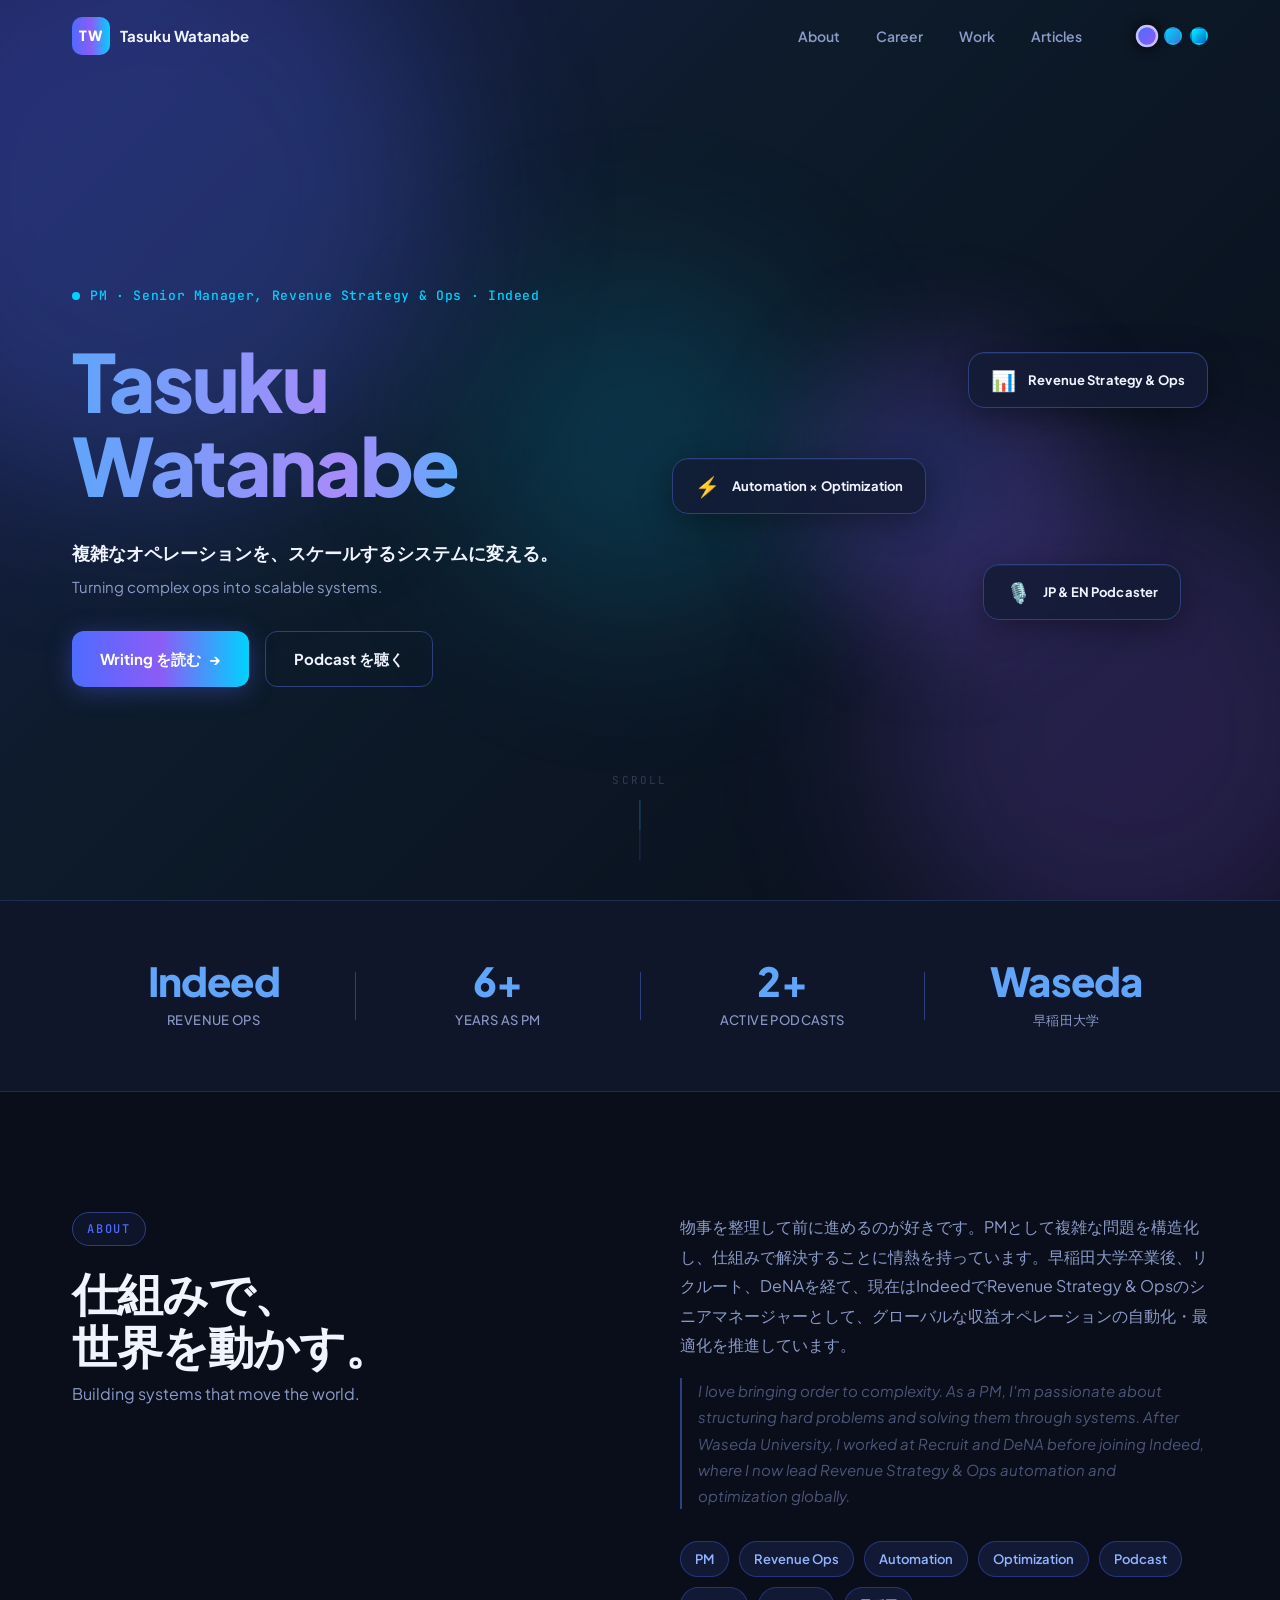
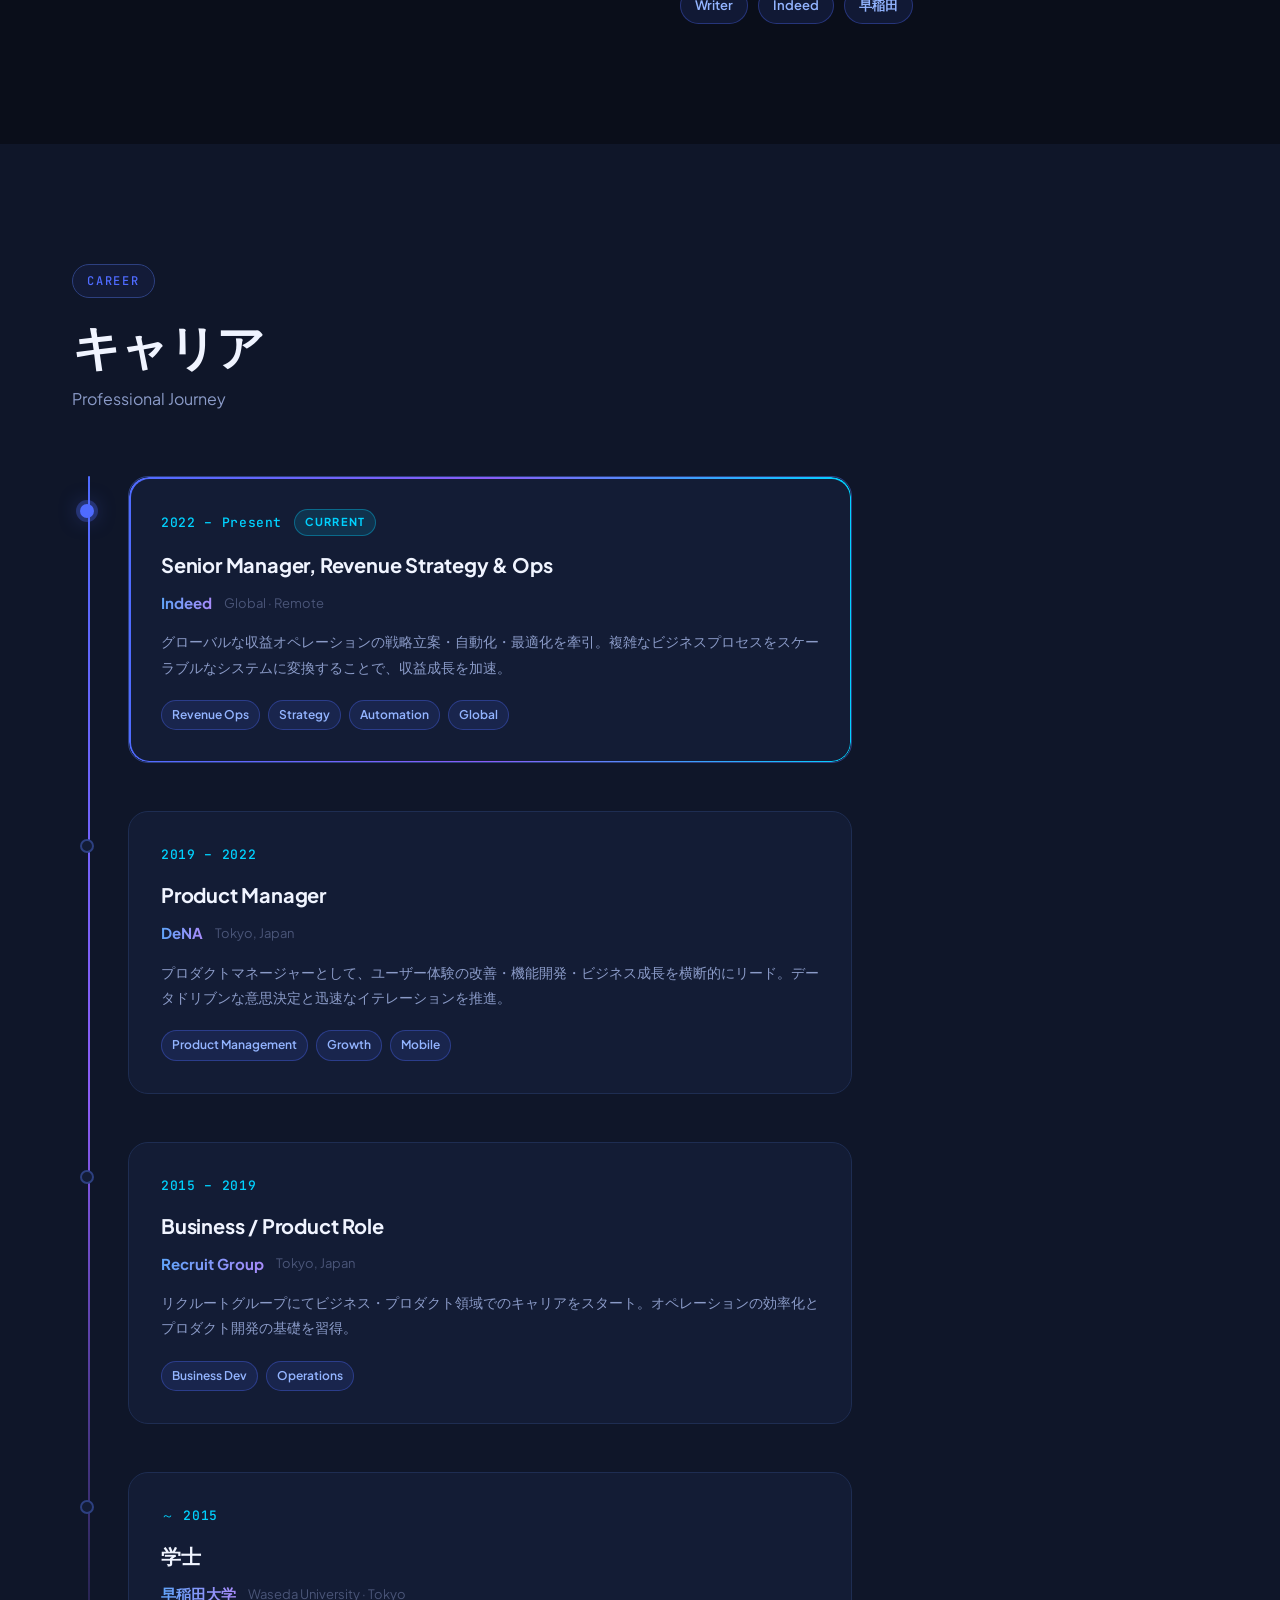
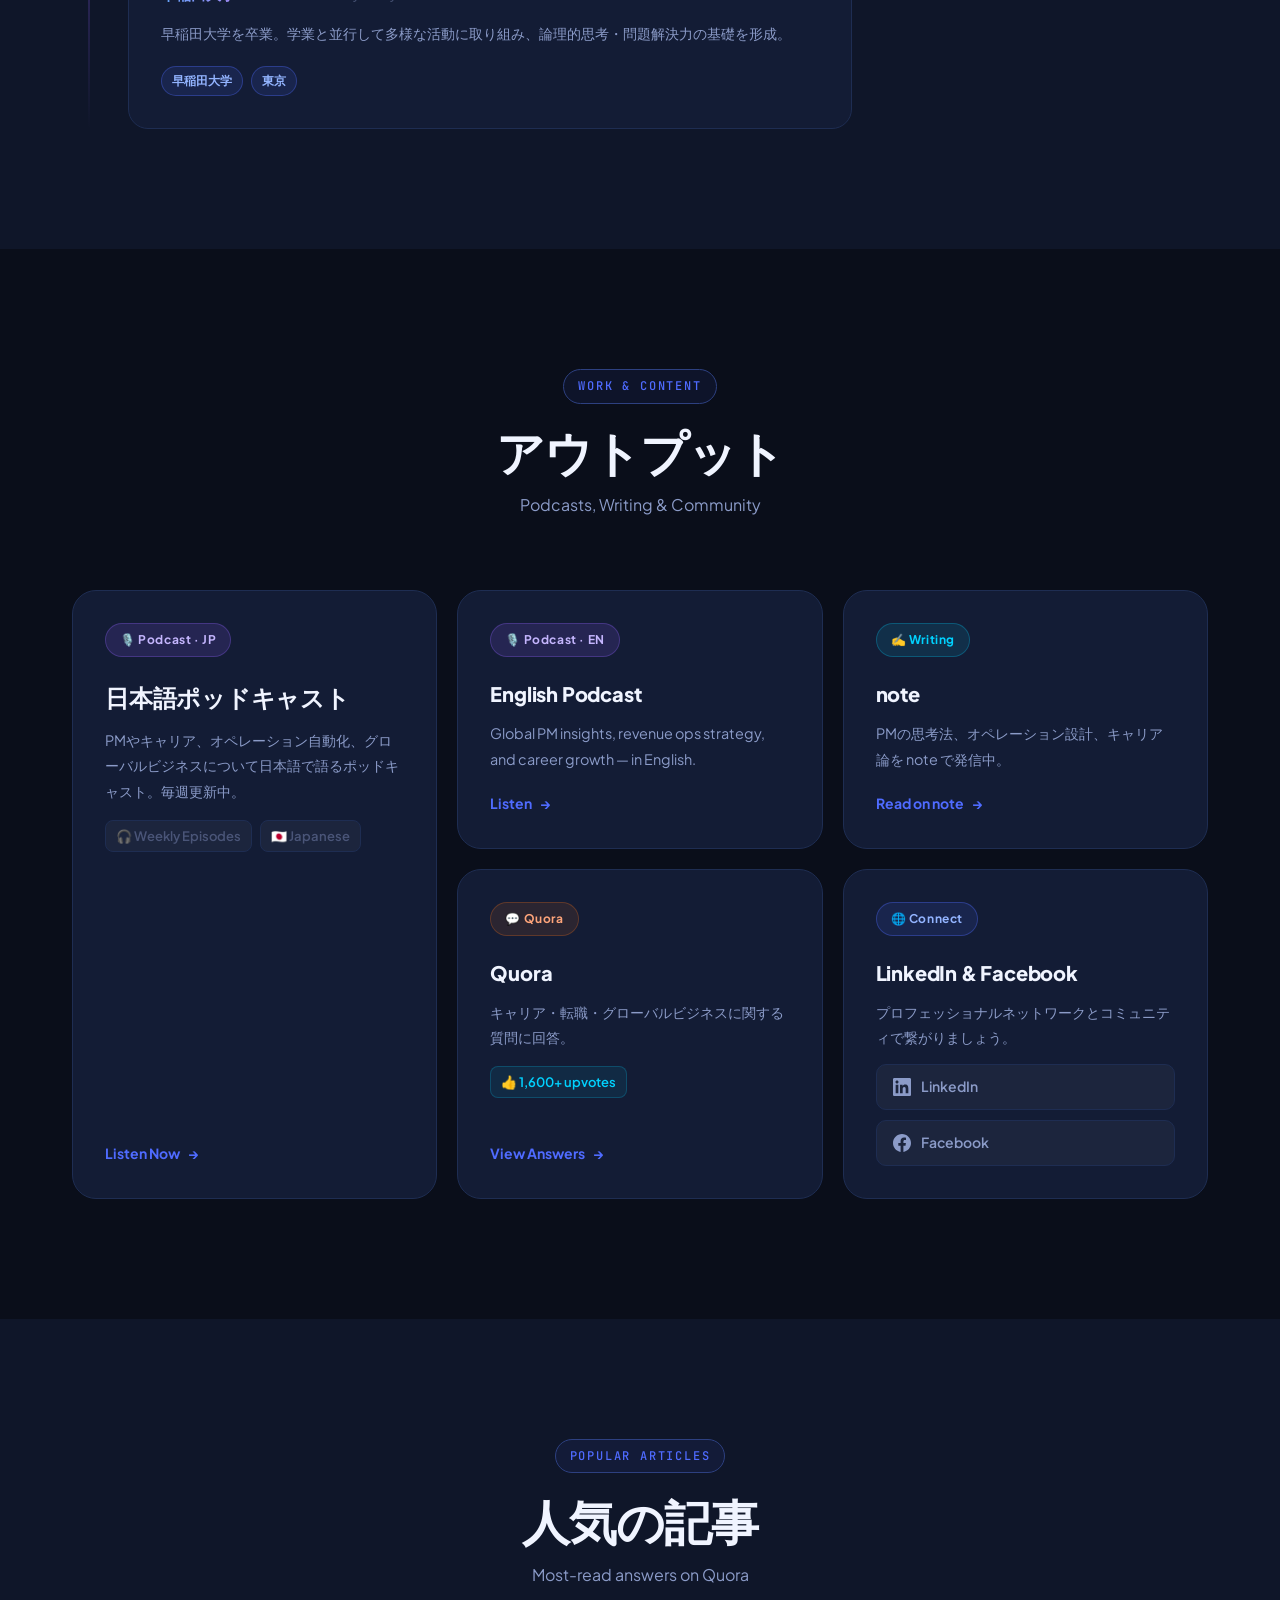
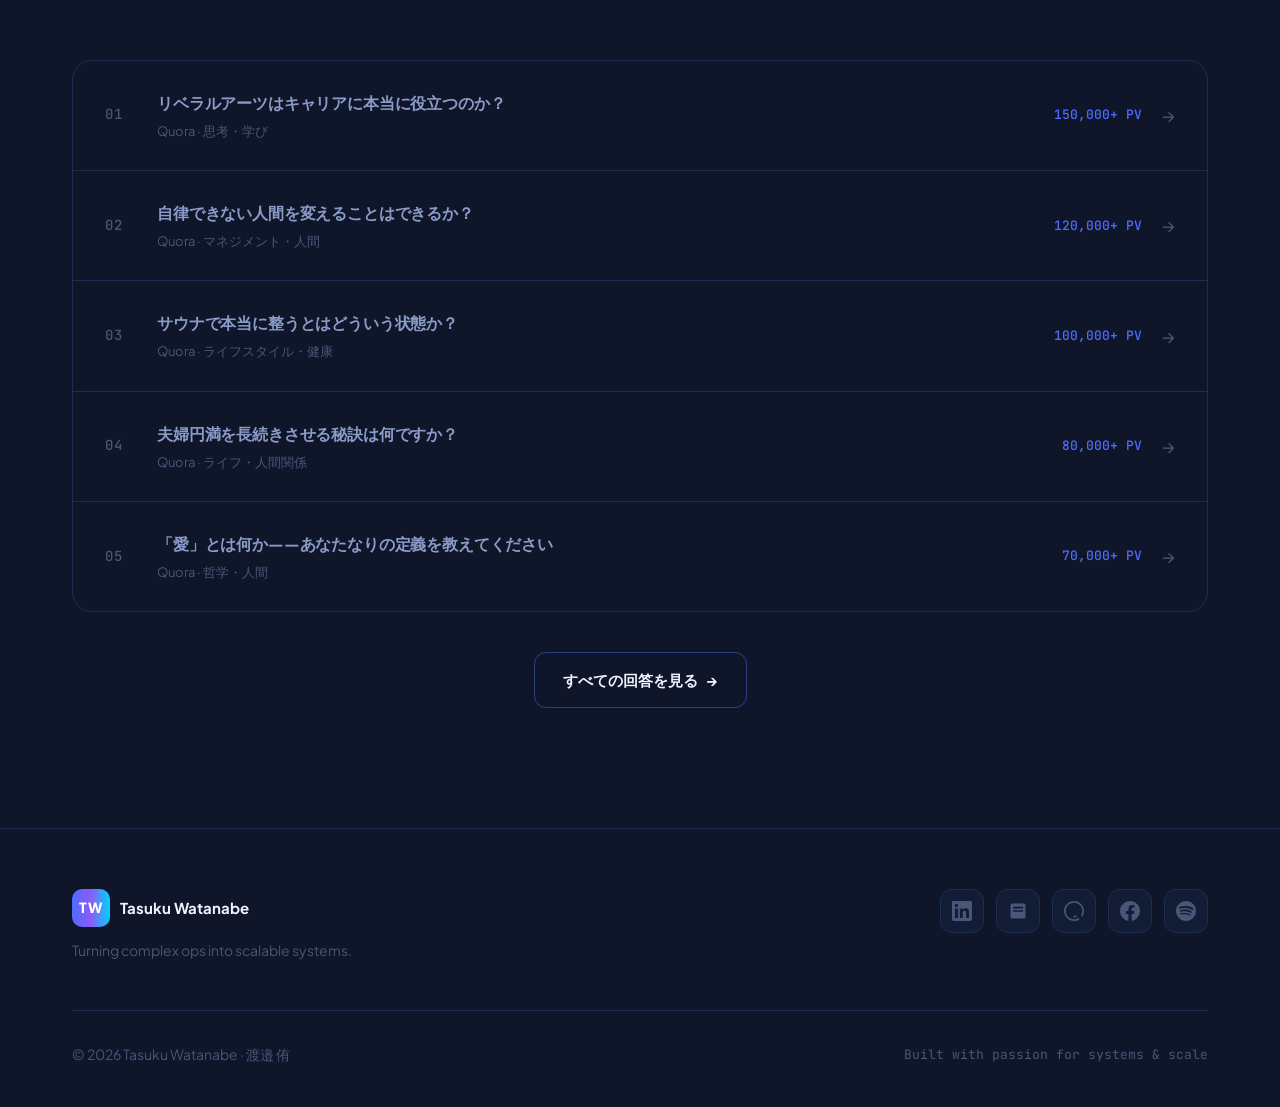
==== index.html @ 9b2f2164 "Initial commit: personal homepage - Dark gradient design with 3 color themes (indigo, turquoise, pre" ====
<!DOCTYPE html>
<html lang="ja">
<head>
  <meta charset="UTF-8" />
  <meta name="viewport" content="width=device-width, initial-scale=1.0" />
  <meta name="description" content="Tasuku Watanabe (渡邉 侑) — PM · Senior Manager, Revenue Strategy & Ops at Indeed. Turning complex ops into scalable systems." />
  <meta property="og:title" content="Tasuku Watanabe" />
  <meta property="og:description" content="Turning complex ops into scalable systems." />
  <meta property="og:type" content="website" />
  <title>Tasuku Watanabe — PM &amp; Revenue Strategy</title>
  <link rel="preconnect" href="https://fonts.googleapis.com" />
  <link rel="preconnect" href="https://fonts.gstatic.com" crossorigin />
  <link href="https://fonts.googleapis.com/css2?family=Plus+Jakarta+Sans:wght@400;600;700;800&family=JetBrains+Mono:wght@400;500&display=swap" rel="stylesheet" />
  <link rel="stylesheet" href="style.css" />
</head>
<body class="theme-default" data-theme="default">

  <!-- Cursor Glow -->
  <div class="cursor-glow" id="cursorGlow" aria-hidden="true"></div>

  <!-- ============================================================
       NAVIGATION
  ============================================================ -->
  <header class="nav-header" id="navHeader" role="banner">
    <nav class="nav-container" aria-label="Main navigation">
      <!-- Logo -->
      <a href="#hero" class="nav-logo" aria-label="Tasuku Watanabe - home">
        <span class="nav-logo-initials" aria-hidden="true">TW</span>
        <span class="nav-logo-name">Tasuku Watanabe</span>
      </a>

      <!-- Desktop Nav Links -->
      <ul class="nav-links" role="list">
        <li><a href="#about" class="nav-link">About</a></li>
        <li><a href="#career" class="nav-link">Career</a></li>
        <li><a href="#work" class="nav-link">Work</a></li>
        <li><a href="#articles" class="nav-link">Articles</a></li>
      </ul>

      <!-- Right Side: Theme Switcher + Hamburger -->
      <div class="nav-right">
        <!-- Theme Switcher -->
        <div class="theme-switcher" role="group" aria-label="Color theme switcher">
          <button
            class="theme-btn theme-btn--default active"
            data-theme="default"
            aria-label="Default indigo-purple theme"
            title="Default theme"
          ></button>
          <button
            class="theme-btn theme-btn--turquoise"
            data-theme="turquoise"
            aria-label="Turquoise theme"
            title="Turquoise theme"
          ></button>
          <button
            class="theme-btn theme-btn--premium"
            data-theme="premium"
            aria-label="Dark premium theme"
            title="Dark premium theme"
          ></button>
        </div>

        <!-- Hamburger -->
        <button class="nav-hamburger" id="navHamburger" aria-label="Open menu" aria-expanded="false" aria-controls="mobileMenu">
          <span class="hamburger-line"></span>
          <span class="hamburger-line"></span>
          <span class="hamburger-line"></span>
        </button>
      </div>
    </nav>

    <!-- Mobile Menu -->
    <div class="mobile-menu" id="mobileMenu" aria-hidden="true">
      <ul class="mobile-nav-links" role="list">
        <li><a href="#about" class="mobile-nav-link">About</a></li>
        <li><a href="#career" class="mobile-nav-link">Career</a></li>
        <li><a href="#work" class="mobile-nav-link">Work</a></li>
        <li><a href="#articles" class="mobile-nav-link">Articles</a></li>
      </ul>
      <div class="mobile-theme-switcher" role="group" aria-label="Color theme switcher">
        <button class="theme-btn theme-btn--default active" data-theme="default" aria-label="Default theme"></button>
        <button class="theme-btn theme-btn--turquoise" data-theme="turquoise" aria-label="Turquoise theme"></button>
        <button class="theme-btn theme-btn--premium" data-theme="premium" aria-label="Dark premium theme"></button>
      </div>
    </div>
  </header>

  <main id="main-content">

    <!-- ============================================================
         HERO SECTION
    ============================================================ -->
    <section class="hero" id="hero" aria-label="Hero section">
      <!-- Animated background orbs -->
      <div class="hero-orb hero-orb--1" aria-hidden="true"></div>
      <div class="hero-orb hero-orb--2" aria-hidden="true"></div>
      <div class="hero-orb hero-orb--3" aria-hidden="true"></div>

      <div class="hero-inner">
        <!-- Left Content -->
        <div class="hero-content">
          <p class="hero-eyebrow">
            <span class="hero-eyebrow-dot" aria-hidden="true"></span>
            PM · Senior Manager, Revenue Strategy &amp; Ops · Indeed
          </p>

          <h1 class="hero-heading">
            <span class="hero-heading-line gradient-text shimmer">Tasuku</span>
            <span class="hero-heading-line gradient-text shimmer delay-1">Watanabe</span>
          </h1>

          <div class="hero-tagline">
            <p class="hero-tagline-jp" lang="ja">複雑なオペレーションを、スケールするシステムに変える。</p>
            <p class="hero-tagline-en">Turning complex ops into scalable systems.</p>
          </div>

          <div class="hero-cta-group">
            <a
              href="https://note.com/tasuku_w"
              target="_blank"
              rel="noopener noreferrer"
              class="btn btn--primary"
            >
              Writing を読む <span class="btn-arrow" aria-hidden="true">→</span>
            </a>
            <a
              href="https://spoti.fi/3cdqKqg"
              target="_blank"
              rel="noopener noreferrer"
              class="btn btn--secondary"
            >
              Podcast を聴く
            </a>
          </div>
        </div>

        <!-- Right Side: Glassmorphism Visual -->
        <div class="hero-visual" aria-hidden="true">
          <div class="hero-visual-orb"></div>
          <div class="hero-card hero-card--1">
            <span class="hero-card-icon">📊</span>
            <span class="hero-card-label">Revenue Strategy &amp; Ops</span>
          </div>
          <div class="hero-card hero-card--2">
            <span class="hero-card-icon">⚡</span>
            <span class="hero-card-label">Automation × Optimization</span>
          </div>
          <div class="hero-card hero-card--3">
            <span class="hero-card-icon">🎙️</span>
            <span class="hero-card-label">JP &amp; EN Podcaster</span>
          </div>
        </div>
      </div>

      <!-- Scroll Indicator -->
      <div class="scroll-indicator" aria-label="Scroll down">
        <span class="scroll-indicator-text">Scroll</span>
        <div class="scroll-indicator-line" aria-hidden="true">
          <div class="scroll-indicator-dot"></div>
        </div>
      </div>
    </section>

    <!-- ============================================================
         STAT BAR
    ============================================================ -->
    <section class="stat-bar" id="statBar" aria-label="Key stats">
      <div class="container">
        <div class="stat-grid">
          <div class="stat-item">
            <div class="stat-value" data-target="0" data-text="Indeed">Indeed</div>
            <div class="stat-label">Revenue Ops</div>
          </div>
          <div class="stat-divider" aria-hidden="true"></div>
          <div class="stat-item">
            <div class="stat-value counter" data-target="6">0</div>
            <div class="stat-label">Years as PM</div>
          </div>
          <div class="stat-divider" aria-hidden="true"></div>
          <div class="stat-item">
            <div class="stat-value counter" data-target="2">0</div>
            <div class="stat-label">Active Podcasts</div>
          </div>
          <div class="stat-divider" aria-hidden="true"></div>
          <div class="stat-item">
            <div class="stat-value" data-target="0" data-text="Waseda">Waseda</div>
            <div class="stat-label">早稲田大学</div>
          </div>
        </div>
      </div>
    </section>

    <!-- ============================================================
         ABOUT SECTION
    ============================================================ -->
    <section class="about section" id="about" aria-labelledby="about-heading">
      <div class="container">
        <div class="about-grid">
          <!-- Left Column -->
          <div class="about-left reveal">
            <span class="section-label">About</span>
            <h2 class="section-heading" id="about-heading">
              仕組みで、<br />
              世界を動かす。
            </h2>
            <p class="section-heading-en">Building systems that move the world.</p>
          </div>

          <!-- Right Column -->
          <div class="about-right reveal reveal--delay-1">
            <p class="about-body" lang="ja">
              物事を整理して前に進めるのが好きです。PMとして複雑な問題を構造化し、仕組みで解決することに情熱を持っています。早稲田大学卒業後、リクルート、DeNAを経て、現在はIndeedでRevenue Strategy &amp; Opsのシニアマネージャーとして、グローバルな収益オペレーションの自動化・最適化を推進しています。
            </p>
            <p class="about-body-en">
              I love bringing order to complexity. As a PM, I'm passionate about structuring hard problems and solving them through systems. After Waseda University, I worked at Recruit and DeNA before joining Indeed, where I now lead Revenue Strategy &amp; Ops automation and optimization globally.
            </p>
            <div class="about-tags">
              <span class="tag">PM</span>
              <span class="tag">Revenue Ops</span>
              <span class="tag">Automation</span>
              <span class="tag">Optimization</span>
              <span class="tag">Podcast</span>
              <span class="tag">Writer</span>
              <span class="tag">Indeed</span>
              <span class="tag">早稲田</span>
            </div>
          </div>
        </div>
      </div>
    </section>

    <!-- ============================================================
         CAREER TIMELINE
    ============================================================ -->
    <section class="career section" id="career" aria-labelledby="career-heading">
      <div class="container">
        <div class="section-header reveal">
          <span class="section-label">Career</span>
          <h2 class="section-heading" id="career-heading">キャリア</h2>
          <p class="section-heading-en">Professional Journey</p>
        </div>

        <div class="timeline">
          <!-- Timeline vertical line -->
          <div class="timeline-line" aria-hidden="true"></div>

          <!-- Item 1: Indeed (current) -->
          <article class="timeline-item reveal" aria-label="Indeed role">
            <div class="timeline-dot timeline-dot--current" aria-hidden="true"></div>
            <div class="timeline-card timeline-card--current">
              <div class="timeline-meta">
                <span class="timeline-period">2022 – Present</span>
                <span class="timeline-badge timeline-badge--current">Current</span>
              </div>
              <h3 class="timeline-role">Senior Manager, Revenue Strategy &amp; Ops</h3>
              <p class="timeline-company">
                <span class="timeline-company-name">Indeed</span>
                <span class="timeline-company-type">Global · Remote</span>
              </p>
              <p class="timeline-description">
                グローバルな収益オペレーションの戦略立案・自動化・最適化を牽引。複雑なビジネスプロセスをスケーラブルなシステムに変換することで、収益成長を加速。
              </p>
              <div class="timeline-tags">
                <span class="tag tag--sm">Revenue Ops</span>
                <span class="tag tag--sm">Strategy</span>
                <span class="tag tag--sm">Automation</span>
                <span class="tag tag--sm">Global</span>
              </div>
            </div>
          </article>

          <!-- Item 2: DeNA -->
          <article class="timeline-item reveal reveal--delay-1" aria-label="DeNA role">
            <div class="timeline-dot" aria-hidden="true"></div>
            <div class="timeline-card">
              <div class="timeline-meta">
                <span class="timeline-period">2019 – 2022</span>
              </div>
              <h3 class="timeline-role">Product Manager</h3>
              <p class="timeline-company">
                <span class="timeline-company-name">DeNA</span>
                <span class="timeline-company-type">Tokyo, Japan</span>
              </p>
              <p class="timeline-description">
                プロダクトマネージャーとして、ユーザー体験の改善・機能開発・ビジネス成長を横断的にリード。データドリブンな意思決定と迅速なイテレーションを推進。
              </p>
              <div class="timeline-tags">
                <span class="tag tag--sm">Product Management</span>
                <span class="tag tag--sm">Growth</span>
                <span class="tag tag--sm">Mobile</span>
              </div>
            </div>
          </article>

          <!-- Item 3: Recruit -->
          <article class="timeline-item reveal reveal--delay-2" aria-label="Recruit role">
            <div class="timeline-dot" aria-hidden="true"></div>
            <div class="timeline-card">
              <div class="timeline-meta">
                <span class="timeline-period">2015 – 2019</span>
              </div>
              <h3 class="timeline-role">Business / Product Role</h3>
              <p class="timeline-company">
                <span class="timeline-company-name">Recruit Group</span>
                <span class="timeline-company-type">Tokyo, Japan</span>
              </p>
              <p class="timeline-description">
                リクルートグループにてビジネス・プロダクト領域でのキャリアをスタート。オペレーションの効率化とプロダクト開発の基礎を習得。
              </p>
              <div class="timeline-tags">
                <span class="tag tag--sm">Business Dev</span>
                <span class="tag tag--sm">Operations</span>
              </div>
            </div>
          </article>

          <!-- Item 4: Waseda -->
          <article class="timeline-item reveal reveal--delay-3" aria-label="Waseda University">
            <div class="timeline-dot" aria-hidden="true"></div>
            <div class="timeline-card">
              <div class="timeline-meta">
                <span class="timeline-period">～ 2015</span>
              </div>
              <h3 class="timeline-role">学士</h3>
              <p class="timeline-company">
                <span class="timeline-company-name">早稲田大学</span>
                <span class="timeline-company-type">Waseda University · Tokyo</span>
              </p>
              <p class="timeline-description">
                早稲田大学を卒業。学業と並行して多様な活動に取り組み、論理的思考・問題解決力の基礎を形成。
              </p>
              <div class="timeline-tags">
                <span class="tag tag--sm">早稲田大学</span>
                <span class="tag tag--sm">東京</span>
              </div>
            </div>
          </article>
        </div>
      </div>
    </section>

    <!-- ============================================================
         WORK / BENTO GRID
    ============================================================ -->
    <section class="work section" id="work" aria-labelledby="work-heading">
      <div class="container">
        <div class="section-header reveal">
          <span class="section-label">Work &amp; Content</span>
          <h2 class="section-heading" id="work-heading">アウトプット</h2>
          <p class="section-heading-en">Podcasts, Writing &amp; Community</p>
        </div>

        <div class="bento-grid">
          <!-- Card 1: JP Podcast (Featured / tall) -->
          <article class="bento-card bento-card--featured reveal" aria-label="Japanese Podcast">
            <div class="bento-card-inner">
              <span class="bento-badge bento-badge--podcast">🎙️ Podcast · JP</span>
              <div class="bento-card-content">
                <h3 class="bento-title">日本語ポッドキャスト</h3>
                <p class="bento-desc">
                  PMやキャリア、オペレーション自動化、グローバルビジネスについて日本語で語るポッドキャスト。毎週更新中。
                </p>
                <div class="bento-stats">
                  <span class="bento-stat">🎧 Weekly Episodes</span>
                  <span class="bento-stat">🇯🇵 Japanese</span>
                </div>
              </div>
              <a
                href="https://spoti.fi/3cdqKqg"
                target="_blank"
                rel="noopener noreferrer"
                class="bento-link"
                aria-label="Listen to Japanese Podcast"
              >
                <span>Listen Now</span>
                <span class="bento-arrow">→</span>
              </a>
            </div>
            <div class="bento-card-glow" aria-hidden="true"></div>
          </article>

          <!-- Card 2: EN Podcast -->
          <article class="bento-card bento-card--en-podcast reveal reveal--delay-1" aria-label="English Podcast">
            <div class="bento-card-inner">
              <span class="bento-badge bento-badge--podcast">🎙️ Podcast · EN</span>
              <div class="bento-card-content">
                <h3 class="bento-title">English Podcast</h3>
                <p class="bento-desc">
                  Global PM insights, revenue ops strategy, and career growth — in English.
                </p>
              </div>
              <a
                href="https://spoti.fi/3XwuJX8"
                target="_blank"
                rel="noopener noreferrer"
                class="bento-link"
                aria-label="Listen to English Podcast"
              >
                <span>Listen</span>
                <span class="bento-arrow">→</span>
              </a>
            </div>
            <div class="bento-card-glow" aria-hidden="true"></div>
          </article>

          <!-- Card 3: note writing -->
          <article class="bento-card bento-card--note reveal reveal--delay-2" aria-label="note writing">
            <div class="bento-card-inner">
              <span class="bento-badge bento-badge--writing">✍️ Writing</span>
              <div class="bento-card-content">
                <h3 class="bento-title">note</h3>
                <p class="bento-desc">
                  PMの思考法、オペレーション設計、キャリア論を note で発信中。
                </p>
              </div>
              <a
                href="https://note.com/tasuku_w"
                target="_blank"
                rel="noopener noreferrer"
                class="bento-link"
                aria-label="Read on note"
              >
                <span>Read on note</span>
                <span class="bento-arrow">→</span>
              </a>
            </div>
            <div class="bento-card-glow" aria-hidden="true"></div>
          </article>

          <!-- Card 4: Quora -->
          <article class="bento-card bento-card--quora reveal reveal--delay-1" aria-label="Quora">
            <div class="bento-card-inner">
              <span class="bento-badge bento-badge--community">💬 Quora</span>
              <div class="bento-card-content">
                <h3 class="bento-title">Quora</h3>
                <p class="bento-desc">
                  キャリア・転職・グローバルビジネスに関する質問に回答。
                </p>
                <div class="bento-stats">
                  <span class="bento-stat bento-stat--highlight">👍 1,600+ upvotes</span>
                </div>
              </div>
              <a
                href="https://bit.ly/2BAv59Q"
                target="_blank"
                rel="noopener noreferrer"
                class="bento-link"
                aria-label="View Quora profile"
              >
                <span>View Answers</span>
                <span class="bento-arrow">→</span>
              </a>
            </div>
            <div class="bento-card-glow" aria-hidden="true"></div>
          </article>

          <!-- Card 5: LinkedIn / Social -->
          <article class="bento-card bento-card--social reveal reveal--delay-2" aria-label="Social profiles">
            <div class="bento-card-inner">
              <span class="bento-badge bento-badge--social">🌐 Connect</span>
              <div class="bento-card-content">
                <h3 class="bento-title">LinkedIn &amp; Facebook</h3>
                <p class="bento-desc">
                  プロフェッショナルネットワークとコミュニティで繋がりましょう。
                </p>
                <div class="bento-social-links">
                  <a href="https://www.linkedin.com/in/tasuku-watanabe-8a114b34/" target="_blank" rel="noopener noreferrer" class="bento-social-btn" aria-label="LinkedIn">
                    <svg width="18" height="18" viewBox="0 0 24 24" fill="currentColor" aria-hidden="true"><path d="M20.447 20.452h-3.554v-5.569c0-1.328-.027-3.037-1.852-3.037-1.853 0-2.136 1.445-2.136 2.939v5.667H9.351V9h3.414v1.561h.046c.477-.9 1.637-1.85 3.37-1.85 3.601 0 4.267 2.37 4.267 5.455v6.286zM5.337 7.433c-1.144 0-2.063-.926-2.063-2.065 0-1.138.92-2.063 2.063-2.063 1.14 0 2.064.925 2.064 2.063 0 1.139-.925 2.065-2.064 2.065zm1.782 13.019H3.555V9h3.564v11.452zM22.225 0H1.771C.792 0 0 .774 0 1.729v20.542C0 23.227.792 24 1.771 24h20.451C23.2 24 24 23.227 24 22.271V1.729C24 .774 23.2 0 22.222 0h.003z"/></svg>
                    LinkedIn
                  </a>
                  <a href="https://www.facebook.com/tasuku.watanabe.56/" target="_blank" rel="noopener noreferrer" class="bento-social-btn" aria-label="Facebook">
                    <svg width="18" height="18" viewBox="0 0 24 24" fill="currentColor" aria-hidden="true"><path d="M24 12.073c0-6.627-5.373-12-12-12s-12 5.373-12 12c0 5.99 4.388 10.954 10.125 11.854v-8.385H7.078v-3.47h3.047V9.43c0-3.007 1.792-4.669 4.533-4.669 1.312 0 2.686.235 2.686.235v2.953H15.83c-1.491 0-1.956.925-1.956 1.874v2.25h3.328l-.532 3.47h-2.796v8.385C19.612 23.027 24 18.062 24 12.073z"/></svg>
                    Facebook
                  </a>
                </div>
              </div>
            </div>
            <div class="bento-card-glow" aria-hidden="true"></div>
          </article>
        </div>
      </div>
    </section>

    <!-- ============================================================
         POPULAR ARTICLES
    ============================================================ -->
    <section class="articles section" id="articles" aria-labelledby="articles-heading">
      <div class="container">
        <div class="section-header reveal">
          <span class="section-label">Popular Articles</span>
          <h2 class="section-heading" id="articles-heading">人気の記事</h2>
          <p class="section-heading-en">Most-read answers on Quora</p>
        </div>

        <div class="articles-list">

          <article class="article-item reveal" aria-label="Article 1">
            <a
              href="https://qr.ae/pNsYVr"
              target="_blank"
              rel="noopener noreferrer"
              class="article-link"
            >
              <div class="article-meta">
                <span class="article-num">01</span>
                <div class="article-info">
                  <h3 class="article-title">リベラルアーツはキャリアに本当に役立つのか？</h3>
                  <p class="article-sub">Quora · 思考・学び</p>
                </div>
              </div>
              <div class="article-stats">
                <span class="article-views">150,000+ PV</span>
                <span class="article-arrow" aria-hidden="true">→</span>
              </div>
            </a>
          </article>

          <article class="article-item reveal reveal--delay-1" aria-label="Article 2">
            <a
              href="https://qr.ae/pNxIKp"
              target="_blank"
              rel="noopener noreferrer"
              class="article-link"
            >
              <div class="article-meta">
                <span class="article-num">02</span>
                <div class="article-info">
                  <h3 class="article-title">自律できない人間を変えることはできるか？</h3>
                  <p class="article-sub">Quora · マネジメント・人間</p>
                </div>
              </div>
              <div class="article-stats">
                <span class="article-views">120,000+ PV</span>
                <span class="article-arrow" aria-hidden="true">→</span>
              </div>
            </a>
          </article>

          <article class="article-item reveal reveal--delay-2" aria-label="Article 3">
            <a
              href="https://qr.ae/pvkp30"
              target="_blank"
              rel="noopener noreferrer"
              class="article-link"
            >
              <div class="article-meta">
                <span class="article-num">03</span>
                <div class="article-info">
                  <h3 class="article-title">サウナで本当に整うとはどういう状態か？</h3>
                  <p class="article-sub">Quora · ライフスタイル・健康</p>
                </div>
              </div>
              <div class="article-stats">
                <span class="article-views">100,000+ PV</span>
                <span class="article-arrow" aria-hidden="true">→</span>
              </div>
            </a>
          </article>

          <article class="article-item reveal reveal--delay-1" aria-label="Article 4">
            <a
              href="https://qr.ae/pGzquX"
              target="_blank"
              rel="noopener noreferrer"
              class="article-link"
            >
              <div class="article-meta">
                <span class="article-num">04</span>
                <div class="article-info">
                  <h3 class="article-title">夫婦円満を長続きさせる秘訣は何ですか？</h3>
                  <p class="article-sub">Quora · ライフ・人間関係</p>
                </div>
              </div>
              <div class="article-stats">
                <span class="article-views">80,000+ PV</span>
                <span class="article-arrow" aria-hidden="true">→</span>
              </div>
            </a>
          </article>

          <article class="article-item reveal reveal--delay-2" aria-label="Article 5">
            <a
              href="https://qr.ae/pGDmGV"
              target="_blank"
              rel="noopener noreferrer"
              class="article-link"
            >
              <div class="article-meta">
                <span class="article-num">05</span>
                <div class="article-info">
                  <h3 class="article-title">「愛」とは何か——あなたなりの定義を教えてください</h3>
                  <p class="article-sub">Quora · 哲学・人間</p>
                </div>
              </div>
              <div class="article-stats">
                <span class="article-views">70,000+ PV</span>
                <span class="article-arrow" aria-hidden="true">→</span>
              </div>
            </a>
          </article>

        </div>

        <div class="articles-cta reveal">
          <a
            href="https://bit.ly/2BAv59Q"
            target="_blank"
            rel="noopener noreferrer"
            class="btn btn--secondary"
          >
            すべての回答を見る
            <span class="btn-arrow" aria-hidden="true">→</span>
          </a>
        </div>
      </div>
    </section>

  </main>

  <!-- ============================================================
       FOOTER
  ============================================================ -->
  <footer class="footer" role="contentinfo">
    <div class="container">
      <div class="footer-inner">
        <div class="footer-brand">
          <a href="#hero" class="nav-logo footer-logo" aria-label="Back to top">
            <span class="nav-logo-initials" aria-hidden="true">TW</span>
            <span class="nav-logo-name">Tasuku Watanabe</span>
          </a>
          <p class="footer-tagline">Turning complex ops into scalable systems.</p>
        </div>

        <nav class="footer-social" aria-label="Social media links">
          <!-- LinkedIn -->
          <a href="https://www.linkedin.com/in/tasuku-watanabe-8a114b34/" target="_blank" rel="noopener noreferrer" class="footer-social-link" aria-label="LinkedIn">
            <svg width="20" height="20" viewBox="0 0 24 24" fill="currentColor" aria-hidden="true"><path d="M20.447 20.452h-3.554v-5.569c0-1.328-.027-3.037-1.852-3.037-1.853 0-2.136 1.445-2.136 2.939v5.667H9.351V9h3.414v1.561h.046c.477-.9 1.637-1.85 3.37-1.85 3.601 0 4.267 2.37 4.267 5.455v6.286zM5.337 7.433c-1.144 0-2.063-.926-2.063-2.065 0-1.138.92-2.063 2.063-2.063 1.14 0 2.064.925 2.064 2.063 0 1.139-.925 2.065-2.064 2.065zm1.782 13.019H3.555V9h3.564v11.452zM22.225 0H1.771C.792 0 0 .774 0 1.729v20.542C0 23.227.792 24 1.771 24h20.451C23.2 24 24 23.227 24 22.271V1.729C24 .774 23.2 0 22.222 0h.003z"/></svg>
          </a>
          <!-- note -->
          <a href="https://note.com/tasuku_w" target="_blank" rel="noopener noreferrer" class="footer-social-link" aria-label="note">
            <svg width="20" height="20" viewBox="0 0 24 24" fill="currentColor" aria-hidden="true"><path d="M19 3H5C3.895 3 3 3.895 3 5v14c0 1.105.895 2 2 2h14c1.105 0 2-.895 2-2V5c0-1.105-.895-2-2-2zm-1 10H6v-2h12v2zm0-4H6V7h12v2z"/></svg>
          </a>
          <!-- Quora -->
          <a href="https://bit.ly/2BAv59Q" target="_blank" rel="noopener noreferrer" class="footer-social-link" aria-label="Quora">
            <svg width="20" height="20" viewBox="0 0 24 24" fill="currentColor" aria-hidden="true"><path d="M12 0C5.373 0 0 5.373 0 12s5.373 12 12 12c2.4 0 4.627-.7 6.5-1.9l-1.2-1.8c-1.5.95-3.3 1.5-5.3 1.5-5.514 0-9.9-4.386-9.9-9.9S6.486 2.1 12 2.1 21.9 6.486 21.9 12c0 2-.55 3.9-1.5 5.5l1.8 1.2C23.3 16.627 24 14.4 24 12c0-6.627-5.373-12-12-12zm1 16.5c-.7 1.2-1.5 2.3-2.6 3.1.5.1 1.1.2 1.6.2 1.4 0 2.7-.35 3.85-1L14 17.1c-.3.5-.65 1-.9 1.4z"/></svg>
          </a>
          <!-- Facebook -->
          <a href="https://www.facebook.com/tasuku.watanabe.56/" target="_blank" rel="noopener noreferrer" class="footer-social-link" aria-label="Facebook">
            <svg width="20" height="20" viewBox="0 0 24 24" fill="currentColor" aria-hidden="true"><path d="M24 12.073c0-6.627-5.373-12-12-12s-12 5.373-12 12c0 5.99 4.388 10.954 10.125 11.854v-8.385H7.078v-3.47h3.047V9.43c0-3.007 1.792-4.669 4.533-4.669 1.312 0 2.686.235 2.686.235v2.953H15.83c-1.491 0-1.956.925-1.956 1.874v2.25h3.328l-.532 3.47h-2.796v8.385C19.612 23.027 24 18.062 24 12.073z"/></svg>
          </a>
          <!-- Podcast -->
          <a href="https://spoti.fi/3cdqKqg" target="_blank" rel="noopener noreferrer" class="footer-social-link" aria-label="Podcast">
            <svg width="20" height="20" viewBox="0 0 24 24" fill="currentColor" aria-hidden="true"><path d="M12 0C5.373 0 0 5.373 0 12s5.373 12 12 12 12-5.373 12-12S18.627 0 12 0zm5.559 17.23c-.218.356-.687.47-1.043.251-2.859-1.748-6.463-2.144-10.705-1.175-.408.094-.815-.163-.908-.572-.094-.408.163-.815.572-.908 4.643-1.061 8.627-.604 11.833 1.36.356.219.47.688.251 1.044zm1.484-3.298c-.274.446-.859.586-1.305.313-3.272-2.011-8.254-2.594-12.12-1.42-.502.153-1.03-.13-1.183-.63-.153-.502.13-1.031.63-1.183 4.418-1.342 9.907-.692 13.665 1.615.446.274.586.859.313 1.305zm.128-3.434c-3.924-2.33-10.4-2.545-14.145-1.408-.601.183-1.237-.155-1.42-.757-.183-.601.155-1.237.757-1.42 4.307-1.309 11.468-1.057 15.99 1.629.542.323.721 1.023.398 1.565-.322.541-1.022.721-1.58.391z"/></svg>
          </a>
        </nav>
      </div>

      <div class="footer-bottom">
        <p class="footer-copy">© 2024 Tasuku Watanabe · 渡邉 侑</p>
        <p class="footer-made">Built with passion for systems &amp; scale</p>
      </div>
    </div>
  </footer>

  <script src="main.js"></script>
</body>
</html>
---- style.css ----
/* ================================================================
   TASUKU WATANABE — PERSONAL HOMEPAGE
   style.css — Complete Stylesheet
   ================================================================ */

/* ----------------------------------------------------------------
   1. CSS CUSTOM PROPERTIES (THEMES)
   ---------------------------------------------------------------- */

/* Default Theme: Indigo-Purple */
:root,
[data-theme="default"] {
  --color-bg-primary: #0A0E1A;
  --color-bg-secondary: #0F1629;
  --color-bg-card: #131C35;
  --color-bg-card-hover: #1A2444;
  --gradient-hero: linear-gradient(135deg, #1a1f4e 0%, #0d1b2a 40%, #0a0e1a 100%);
  --gradient-accent: linear-gradient(90deg, #4F6BFF 0%, #8B5CF6 50%, #00D2FF 100%);
  --gradient-text: linear-gradient(90deg, #60A5FA 0%, #A78BFA 100%);
  --color-accent-blue: #4F6BFF;
  --color-accent-purple: #8B5CF6;
  --color-accent-cyan: #00D2FF;
  --color-text-primary: #F0F4FF;
  --color-text-secondary: #8B9BC8;
  --color-text-muted: #4A5578;
  --color-border: #1E2D52;
  --color-border-bright: #2D4080;
  --orb-1-color: rgba(79, 107, 255, 0.25);
  --orb-2-color: rgba(139, 92, 246, 0.20);
  --orb-3-color: rgba(0, 210, 255, 0.15);
  --nav-bg: rgba(10, 14, 26, 0.85);
  --card-border-top: var(--gradient-accent);
  --stat-num-color: #60A5FA;
  --tag-bg: rgba(79, 107, 255, 0.12);
  --tag-border: rgba(79, 107, 255, 0.35);
  --tag-color: #93B4FF;
  --timeline-line: linear-gradient(180deg, var(--color-accent-blue) 0%, var(--color-accent-purple) 50%, transparent 100%);
  --timeline-dot-current-glow: 0 0 0 4px rgba(79, 107, 255, 0.3), 0 0 20px rgba(79, 107, 255, 0.5);
}

/* Turquoise Theme */
[data-theme="turquoise"] {
  --color-bg-primary: #050F14;
  --color-bg-secondary: #081820;
  --color-bg-card: #0C2030;
  --color-bg-card-hover: #122840;
  --gradient-hero: linear-gradient(135deg, #0a2a35 0%, #051520 40%, #050f14 100%);
  --gradient-accent: linear-gradient(90deg, #00D2FF 0%, #3A7BD5 100%);
  --gradient-text: linear-gradient(90deg, #00E5FF 0%, #3A9BD5 100%);
  --color-accent-blue: #00C5E8;
  --color-accent-purple: #3A7BD5;
  --color-accent-cyan: #00F5FF;
  --color-text-primary: #E8F8FF;
  --color-text-secondary: #7AB8CC;
  --color-text-muted: #3A6878;
  --color-border: #0E3A50;
  --color-border-bright: #1A5570;
  --orb-1-color: rgba(0, 210, 255, 0.25);
  --orb-2-color: rgba(58, 123, 213, 0.20);
  --orb-3-color: rgba(0, 245, 255, 0.12);
  --nav-bg: rgba(5, 15, 20, 0.88);
  --stat-num-color: #00D2FF;
  --tag-bg: rgba(0, 210, 255, 0.10);
  --tag-border: rgba(0, 210, 255, 0.30);
  --tag-color: #7ADEEF;
  --timeline-line: linear-gradient(180deg, #00D2FF 0%, #3A7BD5 50%, transparent 100%);
  --timeline-dot-current-glow: 0 0 0 4px rgba(0, 210, 255, 0.3), 0 0 20px rgba(0, 210, 255, 0.5);
}

/* Dark Premium Theme */
[data-theme="premium"] {
  --color-bg-primary: #040407;
  --color-bg-secondary: #070A10;
  --color-bg-card: #0C0F1A;
  --color-bg-card-hover: #121620;
  --gradient-hero: linear-gradient(135deg, #080C18 0%, #040509 40%, #020305 100%);
  --gradient-accent: linear-gradient(90deg, #00F5FF 0%, #0066CC 100%);
  --gradient-text: linear-gradient(90deg, #00E0FF 0%, #0088EE 100%);
  --color-accent-blue: #0088EE;
  --color-accent-purple: #00AAFF;
  --color-accent-cyan: #00F5FF;
  --color-text-primary: #E0F0FF;
  --color-text-secondary: #5070A0;
  --color-text-muted: #283050;
  --color-border: #0C1530;
  --color-border-bright: #182550;
  --orb-1-color: rgba(0, 136, 238, 0.18);
  --orb-2-color: rgba(0, 245, 255, 0.12);
  --orb-3-color: rgba(0, 170, 255, 0.08);
  --nav-bg: rgba(4, 4, 7, 0.92);
  --stat-num-color: #00E5FF;
  --tag-bg: rgba(0, 245, 255, 0.07);
  --tag-border: rgba(0, 245, 255, 0.20);
  --tag-color: #40C8E0;
  --timeline-line: linear-gradient(180deg, #00E5FF 0%, #0088EE 50%, transparent 100%);
  --timeline-dot-current-glow: 0 0 0 4px rgba(0, 245, 255, 0.25), 0 0 20px rgba(0, 245, 255, 0.4);
}

/* ----------------------------------------------------------------
   2. RESET & BASE
   ---------------------------------------------------------------- */

*, *::before, *::after {
  margin: 0;
  padding: 0;
  box-sizing: border-box;
}

html {
  scroll-behavior: smooth;
  font-size: 16px;
  -webkit-text-size-adjust: 100%;
}

body {
  font-family: 'Plus Jakarta Sans', -apple-system, BlinkMacSystemFont, 'Segoe UI', sans-serif;
  background-color: var(--color-bg-primary);
  color: var(--color-text-primary);
  line-height: 1.7;
  overflow-x: hidden;
  transition: background-color 0.4s ease, color 0.4s ease;
}

/* Smooth theme transitions */
*, *::before, *::after {
  transition: background-color 0.35s ease, border-color 0.35s ease, box-shadow 0.35s ease;
}

/* But don't transition transforms/opacity for performance */
.reveal, .hero-card, .bento-card, .timeline-card, .article-item {
  transition: transform 0.3s ease, opacity 0.6s ease, background-color 0.35s ease, border-color 0.35s ease, box-shadow 0.35s ease;
}

ul, ol {
  list-style: none;
}

a {
  color: inherit;
  text-decoration: none;
}

img {
  max-width: 100%;
  height: auto;
  display: block;
}

button {
  cursor: pointer;
  border: none;
  background: none;
  font-family: inherit;
}

/* ----------------------------------------------------------------
   3. UTILITY
   ---------------------------------------------------------------- */

.container {
  max-width: 1200px;
  margin: 0 auto;
  padding: 0 32px;
}

.section {
  padding: 120px 0;
}

.section-header {
  text-align: center;
  margin-bottom: 72px;
}

.section-label {
  display: inline-block;
  font-family: 'JetBrains Mono', monospace;
  font-size: 0.75rem;
  font-weight: 500;
  letter-spacing: 0.15em;
  text-transform: uppercase;
  color: var(--color-accent-blue);
  padding: 6px 14px;
  border: 1px solid var(--color-border-bright);
  border-radius: 100px;
  margin-bottom: 20px;
  background: rgba(79, 107, 255, 0.07);
}

.section-heading {
  font-size: clamp(2.5rem, 5vw, 3rem);
  font-weight: 800;
  line-height: 1.15;
  letter-spacing: -0.02em;
  color: var(--color-text-primary);
  margin-bottom: 12px;
}

.section-heading-en {
  font-size: 1rem;
  color: var(--color-text-secondary);
  font-weight: 400;
}

/* Gradient text utility */
.gradient-text {
  background: var(--gradient-text);
  -webkit-background-clip: text;
  -webkit-text-fill-color: transparent;
  background-clip: text;
}

/* Reveal animation */
.reveal {
  opacity: 0;
  transform: translateY(30px);
  transition: opacity 0.7s ease, transform 0.7s ease;
}

.reveal.is-visible {
  opacity: 1;
  transform: translateY(0);
}

.reveal--delay-1 { transition-delay: 0.12s; }
.reveal--delay-2 { transition-delay: 0.24s; }
.reveal--delay-3 { transition-delay: 0.36s; }

/* ----------------------------------------------------------------
   4. CURSOR GLOW
   ---------------------------------------------------------------- */

.cursor-glow {
  position: fixed;
  top: 0;
  left: 0;
  width: 600px;
  height: 600px;
  border-radius: 50%;
  background: radial-gradient(circle, rgba(79, 107, 255, 0.07) 0%, transparent 70%);
  pointer-events: none;
  transform: translate(-50%, -50%);
  z-index: 0;
  transition: opacity 0.3s ease;
  will-change: transform;
}

/* ----------------------------------------------------------------
   5. NAVIGATION
   ---------------------------------------------------------------- */

.nav-header {
  position: fixed;
  top: 0;
  left: 0;
  right: 0;
  z-index: 1000;
  padding: 0;
  transition: background 0.4s ease, backdrop-filter 0.4s ease, border-color 0.4s ease, box-shadow 0.4s ease;
}

.nav-header.scrolled {
  background: var(--nav-bg);
  backdrop-filter: blur(20px);
  -webkit-backdrop-filter: blur(20px);
  border-bottom: 1px solid var(--color-border);
  box-shadow: 0 4px 40px rgba(0, 0, 0, 0.35);
}

.nav-container {
  max-width: 1200px;
  margin: 0 auto;
  padding: 0 32px;
  height: 72px;
  display: flex;
  align-items: center;
  gap: 40px;
}

/* Logo */
.nav-logo {
  display: flex;
  align-items: center;
  gap: 10px;
  flex-shrink: 0;
  text-decoration: none;
}

.nav-logo-initials {
  display: flex;
  align-items: center;
  justify-content: center;
  width: 38px;
  height: 38px;
  border-radius: 10px;
  background: var(--gradient-accent);
  font-weight: 800;
  font-size: 0.875rem;
  color: #fff;
  letter-spacing: 0.05em;
  flex-shrink: 0;
}

.nav-logo-name {
  font-size: 0.9375rem;
  font-weight: 700;
  color: var(--color-text-primary);
  white-space: nowrap;
}

/* Nav links */
.nav-links {
  display: flex;
  align-items: center;
  gap: 4px;
  margin-left: auto;
}

.nav-link {
  font-size: 0.875rem;
  font-weight: 600;
  color: var(--color-text-secondary);
  padding: 8px 16px;
  border-radius: 8px;
  transition: color 0.2s ease, background 0.2s ease;
}

.nav-link:hover {
  color: var(--color-text-primary);
  background: rgba(255, 255, 255, 0.06);
}

/* Nav right */
.nav-right {
  display: flex;
  align-items: center;
  gap: 16px;
  flex-shrink: 0;
}

/* Theme Switcher */
.theme-switcher {
  display: flex;
  align-items: center;
  gap: 8px;
}

.theme-btn {
  width: 18px;
  height: 18px;
  border-radius: 50%;
  cursor: pointer;
  border: 2px solid transparent;
  transition: transform 0.2s ease, border-color 0.2s ease, box-shadow 0.2s ease !important;
  position: relative;
}

.theme-btn--default {
  background: linear-gradient(135deg, #4F6BFF, #8B5CF6);
}

.theme-btn--turquoise {
  background: linear-gradient(135deg, #00D2FF, #3A7BD5);
}

.theme-btn--premium {
  background: linear-gradient(135deg, #00F5FF, #0066CC);
}

.theme-btn.active,
.theme-btn:hover {
  transform: scale(1.25);
  border-color: rgba(255, 255, 255, 0.6);
  box-shadow: 0 0 10px currentColor;
}

/* Hamburger */
.nav-hamburger {
  display: none;
  flex-direction: column;
  gap: 5px;
  padding: 8px;
  border-radius: 8px;
  transition: background 0.2s ease;
}

.nav-hamburger:hover {
  background: rgba(255, 255, 255, 0.06);
}

.hamburger-line {
  display: block;
  width: 22px;
  height: 2px;
  background: var(--color-text-primary);
  border-radius: 2px;
  transition: transform 0.3s ease, opacity 0.3s ease;
}

.nav-hamburger.is-open .hamburger-line:nth-child(1) {
  transform: translateY(7px) rotate(45deg);
}

.nav-hamburger.is-open .hamburger-line:nth-child(2) {
  opacity: 0;
  transform: scaleX(0);
}

.nav-hamburger.is-open .hamburger-line:nth-child(3) {
  transform: translateY(-7px) rotate(-45deg);
}

/* Mobile Menu */
.mobile-menu {
  display: none;
  flex-direction: column;
  gap: 0;
  background: var(--color-bg-secondary);
  border-top: 1px solid var(--color-border);
  overflow: hidden;
  max-height: 0;
  transition: max-height 0.4s ease, opacity 0.3s ease;
  opacity: 0;
}

.mobile-menu.is-open {
  display: flex;
  max-height: 400px;
  opacity: 1;
}

.mobile-nav-links {
  display: flex;
  flex-direction: column;
}

.mobile-nav-link {
  display: block;
  padding: 16px 32px;
  font-size: 1.0625rem;
  font-weight: 600;
  color: var(--color-text-secondary);
  border-bottom: 1px solid var(--color-border);
  transition: color 0.2s ease, background 0.2s ease;
}

.mobile-nav-link:hover {
  color: var(--color-text-primary);
  background: rgba(255, 255, 255, 0.04);
}

.mobile-theme-switcher {
  display: flex;
  align-items: center;
  gap: 12px;
  padding: 20px 32px;
}

/* ----------------------------------------------------------------
   6. BUTTONS
   ---------------------------------------------------------------- */

.btn {
  display: inline-flex;
  align-items: center;
  gap: 8px;
  font-size: 0.9375rem;
  font-weight: 700;
  padding: 14px 28px;
  border-radius: 12px;
  cursor: pointer;
  transition: transform 0.2s ease, box-shadow 0.2s ease, opacity 0.2s ease !important;
  text-decoration: none;
  white-space: nowrap;
}

.btn--primary {
  background: var(--gradient-accent);
  color: #fff;
  box-shadow: 0 4px 24px rgba(79, 107, 255, 0.35);
}

.btn--primary:hover {
  transform: translateY(-2px);
  box-shadow: 0 8px 32px rgba(79, 107, 255, 0.50);
}

.btn--secondary {
  background: transparent;
  color: var(--color-text-primary);
  border: 1.5px solid var(--color-border-bright);
}

.btn--secondary:hover {
  background: rgba(255, 255, 255, 0.05);
  border-color: var(--color-accent-blue);
  transform: translateY(-2px);
}

.btn-arrow {
  display: inline-block;
  transition: transform 0.2s ease !important;
}

.btn:hover .btn-arrow {
  transform: translateX(4px);
}

/* ----------------------------------------------------------------
   7. HERO SECTION
   ---------------------------------------------------------------- */

.hero {
  position: relative;
  min-height: 100vh;
  display: flex;
  flex-direction: column;
  justify-content: center;
  background: var(--gradient-hero);
  overflow: hidden;
  padding-top: 72px;
}

/* Animated orbs */
.hero-orb {
  position: absolute;
  border-radius: 50%;
  filter: blur(80px);
  pointer-events: none;
  will-change: transform;
}

.hero-orb--1 {
  width: 600px;
  height: 600px;
  background: var(--orb-1-color);
  top: -100px;
  left: -150px;
  animation: orbFloat1 12s ease-in-out infinite;
}

.hero-orb--2 {
  width: 500px;
  height: 500px;
  background: var(--orb-2-color);
  bottom: -80px;
  right: -100px;
  animation: orbFloat2 15s ease-in-out infinite;
}

.hero-orb--3 {
  width: 350px;
  height: 350px;
  background: var(--orb-3-color);
  top: 50%;
  left: 50%;
  transform: translate(-50%, -50%);
  animation: orbFloat3 10s ease-in-out infinite;
}

@keyframes orbFloat1 {
  0%, 100% { transform: translate(0, 0) scale(1); }
  33% { transform: translate(40px, 30px) scale(1.05); }
  66% { transform: translate(-20px, 50px) scale(0.97); }
}

@keyframes orbFloat2 {
  0%, 100% { transform: translate(0, 0) scale(1); }
  40% { transform: translate(-50px, -30px) scale(1.08); }
  70% { transform: translate(20px, 40px) scale(0.96); }
}

@keyframes orbFloat3 {
  0%, 100% { transform: translate(-50%, -50%) scale(1); opacity: 0.8; }
  50% { transform: translate(-50%, -50%) scale(1.15); opacity: 1; }
}

/* Hero inner layout */
.hero-inner {
  position: relative;
  z-index: 1;
  max-width: 1200px;
  margin: 0 auto;
  padding: 0 32px;
  width: 100%;
  display: grid;
  grid-template-columns: 1fr 1fr;
  gap: 64px;
  align-items: center;
}

/* Hero content */
.hero-content {
  display: flex;
  flex-direction: column;
  gap: 32px;
}

.hero-eyebrow {
  display: flex;
  align-items: center;
  gap: 10px;
  font-family: 'JetBrains Mono', monospace;
  font-size: 0.8125rem;
  font-weight: 500;
  color: var(--color-accent-cyan);
  letter-spacing: 0.05em;
}

.hero-eyebrow-dot {
  width: 8px;
  height: 8px;
  border-radius: 50%;
  background: var(--color-accent-cyan);
  animation: pulseGlow 2s ease-in-out infinite;
  flex-shrink: 0;
}

@keyframes pulseGlow {
  0%, 100% { box-shadow: 0 0 0 0 rgba(0, 210, 255, 0.6); transform: scale(1); }
  50% { box-shadow: 0 0 0 6px rgba(0, 210, 255, 0); transform: scale(1.1); }
}

/* Hero heading */
.hero-heading {
  display: flex;
  flex-direction: column;
  gap: 0;
}

.hero-heading-line {
  display: block;
  font-size: clamp(4rem, 7vw, 5rem);
  font-weight: 800;
  line-height: 1.05;
  letter-spacing: -0.03em;
}

/* Shimmer animation */
@keyframes shimmer {
  0% { background-position: 0% 50%; }
  50% { background-position: 100% 50%; }
  100% { background-position: 0% 50%; }
}

.shimmer {
  background: linear-gradient(90deg,
    #60A5FA 0%,
    #A78BFA 25%,
    #00D2FF 50%,
    #60A5FA 75%,
    #A78BFA 100%
  );
  background-size: 200% auto;
  -webkit-background-clip: text;
  -webkit-text-fill-color: transparent;
  background-clip: text;
  animation: shimmer 5s linear infinite;
}

.shimmer.delay-1 {
  animation-delay: -2.5s;
}

/* Hero tagline */
.hero-tagline {
  display: flex;
  flex-direction: column;
  gap: 6px;
}

.hero-tagline-jp {
  font-size: clamp(0.9rem, 1.5vw, 1.125rem);
  font-weight: 600;
  color: var(--color-text-primary);
  line-height: 1.6;
}

.hero-tagline-en {
  font-size: 0.9375rem;
  color: var(--color-text-secondary);
  font-weight: 400;
}

/* Hero CTA group */
.hero-cta-group {
  display: flex;
  gap: 16px;
  flex-wrap: wrap;
}

/* Hero visual */
.hero-visual {
  position: relative;
  display: flex;
  align-items: center;
  justify-content: center;
  min-height: 420px;
}

.hero-visual-orb {
  position: absolute;
  width: 380px;
  height: 380px;
  border-radius: 50%;
  background: radial-gradient(circle, var(--orb-1-color) 0%, var(--orb-2-color) 40%, transparent 70%);
  filter: blur(40px);
  animation: orbFloat2 8s ease-in-out infinite;
}

/* Hero floating cards */
.hero-card {
  position: absolute;
  display: flex;
  align-items: center;
  gap: 12px;
  padding: 16px 22px;
  background: rgba(19, 28, 53, 0.85);
  border: 1px solid var(--color-border-bright);
  border-radius: 16px;
  backdrop-filter: blur(16px);
  -webkit-backdrop-filter: blur(16px);
  box-shadow: 0 8px 32px rgba(0, 0, 0, 0.35), 0 1px 0 rgba(255, 255, 255, 0.05) inset;
  white-space: nowrap;
  animation: cardFloat 6s ease-in-out infinite;
}

.hero-card--1 {
  top: 18%;
  right: 0;
  animation-delay: 0s;
  animation-duration: 6s;
}

.hero-card--2 {
  top: 50%;
  left: 0;
  transform: translateY(-50%);
  animation-delay: -2s;
  animation-duration: 7s;
}

.hero-card--3 {
  bottom: 18%;
  right: 5%;
  animation-delay: -4s;
  animation-duration: 8s;
}

@keyframes cardFloat {
  0%, 100% { transform: translateY(0); }
  50% { transform: translateY(-12px); }
}

.hero-card--2 {
  animation: cardFloat2 7s ease-in-out infinite;
  animation-delay: -2s;
}

@keyframes cardFloat2 {
  0%, 100% { transform: translateY(-50%); }
  50% { transform: translateY(calc(-50% - 12px)); }
}

.hero-card-icon {
  font-size: 1.25rem;
  line-height: 1;
}

.hero-card-label {
  font-size: 0.8125rem;
  font-weight: 700;
  color: var(--color-text-primary);
  letter-spacing: 0.01em;
}

/* Scroll indicator */
.scroll-indicator {
  position: absolute;
  bottom: 40px;
  left: 50%;
  transform: translateX(-50%);
  z-index: 1;
  display: flex;
  flex-direction: column;
  align-items: center;
  gap: 10px;
  opacity: 0.6;
  animation: fadeInUp 1.5s ease 2s both;
}

.scroll-indicator-text {
  font-family: 'JetBrains Mono', monospace;
  font-size: 0.6875rem;
  letter-spacing: 0.2em;
  text-transform: uppercase;
  color: var(--color-text-muted);
}

.scroll-indicator-line {
  width: 1px;
  height: 60px;
  background: var(--color-border-bright);
  position: relative;
  overflow: hidden;
  border-radius: 1px;
}

.scroll-indicator-dot {
  position: absolute;
  top: 0;
  left: 0;
  right: 0;
  height: 30px;
  background: var(--gradient-accent);
  border-radius: 1px;
  animation: scrollDot 2s ease-in-out infinite;
}

@keyframes scrollDot {
  0% { top: -30px; }
  100% { top: 60px; }
}

@keyframes fadeInUp {
  from { opacity: 0; transform: translateX(-50%) translateY(20px); }
  to { opacity: 0.6; transform: translateX(-50%) translateY(0); }
}

/* ----------------------------------------------------------------
   8. STAT BAR
   ---------------------------------------------------------------- */

.stat-bar {
  background: var(--color-bg-secondary);
  border-top: 1px solid var(--color-border);
  border-bottom: 1px solid var(--color-border);
  padding: 48px 0;
  position: relative;
  z-index: 1;
}

.stat-grid {
  display: flex;
  align-items: center;
  justify-content: center;
  gap: 0;
}

.stat-item {
  flex: 1;
  text-align: center;
  padding: 12px 24px;
}

.stat-value {
  font-size: clamp(1.75rem, 3.5vw, 2.5rem);
  font-weight: 800;
  color: var(--stat-num-color);
  letter-spacing: -0.02em;
  line-height: 1;
  margin-bottom: 8px;
  font-feature-settings: "tnum";
  transition: color 0.35s ease;
}

.stat-value.counter::after {
  content: "+";
}

.stat-label {
  font-size: 0.8125rem;
  font-weight: 500;
  color: var(--color-text-secondary);
  letter-spacing: 0.03em;
  text-transform: uppercase;
}

.stat-divider {
  width: 1px;
  height: 48px;
  background: var(--color-border-bright);
  flex-shrink: 0;
}

/* ----------------------------------------------------------------
   9. ABOUT SECTION
   ---------------------------------------------------------------- */

.about {
  background: var(--color-bg-primary);
}

.about-grid {
  display: grid;
  grid-template-columns: 1fr 1fr;
  gap: 80px;
  align-items: start;
}

.about-left .section-label {
  display: inline-block;
  margin-bottom: 20px;
}

.about-left .section-heading {
  font-size: clamp(2.25rem, 4vw, 2.875rem);
  margin-bottom: 8px;
}

.about-body {
  font-size: 1rem;
  line-height: 1.85;
  color: var(--color-text-secondary);
  margin-bottom: 18px;
}

.about-body-en {
  font-size: 0.9375rem;
  line-height: 1.75;
  color: var(--color-text-muted);
  font-style: italic;
  margin-bottom: 32px;
  padding-left: 16px;
  border-left: 2px solid var(--color-border-bright);
}

.about-tags {
  display: flex;
  flex-wrap: wrap;
  gap: 10px;
}

.tag {
  font-size: 0.8125rem;
  font-weight: 600;
  color: var(--tag-color);
  background: var(--tag-bg);
  border: 1px solid var(--tag-border);
  padding: 6px 14px;
  border-radius: 100px;
  transition: background 0.2s ease, border-color 0.2s ease, transform 0.2s ease !important;
}

.tag:hover {
  background: rgba(79, 107, 255, 0.2);
  border-color: var(--color-accent-blue);
  transform: translateY(-1px);
}

.tag--sm {
  font-size: 0.75rem;
  padding: 4px 10px;
}

/* ----------------------------------------------------------------
   10. CAREER TIMELINE
   ---------------------------------------------------------------- */

.career {
  background: var(--color-bg-secondary);
}

.career .section-header {
  text-align: left;
  margin-bottom: 64px;
}

.timeline {
  position: relative;
  padding-left: 56px;
  max-width: 780px;
}

.timeline-line {
  position: absolute;
  left: 16px;
  top: 0;
  bottom: 0;
  width: 2px;
  background: var(--timeline-line);
  border-radius: 2px;
}

.timeline-item {
  position: relative;
  margin-bottom: 48px;
}

.timeline-item:last-child {
  margin-bottom: 0;
}

.timeline-dot {
  position: absolute;
  left: -48px;
  top: 28px;
  width: 14px;
  height: 14px;
  border-radius: 50%;
  background: var(--color-bg-card);
  border: 2px solid var(--color-border-bright);
  transition: transform 0.2s ease, border-color 0.2s ease, box-shadow 0.2s ease !important;
}

.timeline-dot--current {
  background: var(--color-accent-blue);
  border-color: var(--color-accent-blue);
  box-shadow: var(--timeline-dot-current-glow);
  animation: dotPulse 2.5s ease-in-out infinite;
}

@keyframes dotPulse {
  0%, 100% { box-shadow: var(--timeline-dot-current-glow); }
  50% { box-shadow: 0 0 0 6px rgba(79, 107, 255, 0.15), 0 0 30px rgba(79, 107, 255, 0.6); }
}

.timeline-card {
  padding: 32px;
  background: var(--color-bg-card);
  border: 1px solid var(--color-border);
  border-radius: 20px;
  transition: transform 0.3s ease, border-color 0.3s ease, box-shadow 0.3s ease !important;
}

.timeline-card:hover {
  transform: translateX(8px);
  border-color: var(--color-border-bright);
  box-shadow: 0 8px 40px rgba(0, 0, 0, 0.25);
}

.timeline-card--current {
  border-color: var(--color-border-bright);
  background: var(--color-bg-card);
  position: relative;
  overflow: hidden;
}

.timeline-card--current::before {
  content: '';
  position: absolute;
  inset: 0;
  border-radius: 20px;
  padding: 1.5px;
  background: var(--gradient-accent);
  -webkit-mask: linear-gradient(#fff 0 0) content-box, linear-gradient(#fff 0 0);
  -webkit-mask-composite: xor;
  mask-composite: exclude;
  pointer-events: none;
}

.timeline-meta {
  display: flex;
  align-items: center;
  gap: 12px;
  margin-bottom: 12px;
}

.timeline-period {
  font-family: 'JetBrains Mono', monospace;
  font-size: 0.8125rem;
  font-weight: 500;
  color: var(--color-accent-cyan);
  letter-spacing: 0.05em;
}

.timeline-badge {
  font-size: 0.6875rem;
  font-weight: 700;
  letter-spacing: 0.1em;
  text-transform: uppercase;
  padding: 3px 10px;
  border-radius: 100px;
  background: rgba(79, 107, 255, 0.15);
  color: var(--color-accent-blue);
  border: 1px solid rgba(79, 107, 255, 0.35);
}

.timeline-badge--current {
  background: rgba(0, 210, 255, 0.12);
  color: var(--color-accent-cyan);
  border-color: rgba(0, 210, 255, 0.35);
}

.timeline-role {
  font-size: 1.25rem;
  font-weight: 700;
  color: var(--color-text-primary);
  margin-bottom: 8px;
  letter-spacing: -0.01em;
}

.timeline-company {
  display: flex;
  align-items: center;
  gap: 12px;
  margin-bottom: 14px;
}

.timeline-company-name {
  font-size: 0.9375rem;
  font-weight: 700;
  background: var(--gradient-text);
  -webkit-background-clip: text;
  -webkit-text-fill-color: transparent;
  background-clip: text;
}

.timeline-company-type {
  font-size: 0.8125rem;
  color: var(--color-text-muted);
}

.timeline-description {
  font-size: 0.9rem;
  line-height: 1.75;
  color: var(--color-text-secondary);
  margin-bottom: 20px;
}

.timeline-tags {
  display: flex;
  flex-wrap: wrap;
  gap: 8px;
}

/* ----------------------------------------------------------------
   11. BENTO GRID (WORK)
   ---------------------------------------------------------------- */

.work {
  background: var(--color-bg-primary);
}

.bento-grid {
  display: grid;
  grid-template-columns: repeat(3, 1fr);
  grid-template-rows: auto auto;
  gap: 20px;
}

/* Card positioning */
.bento-card--featured {
  grid-column: 1;
  grid-row: 1 / 3;
}

.bento-card--en-podcast {
  grid-column: 2;
  grid-row: 1;
}

.bento-card--note {
  grid-column: 3;
  grid-row: 1;
}

.bento-card--quora {
  grid-column: 2;
  grid-row: 2;
}

.bento-card--social {
  grid-column: 3;
  grid-row: 2;
}

.bento-card {
  background: var(--color-bg-card);
  border: 1px solid var(--color-border);
  border-radius: 24px;
  overflow: hidden;
  position: relative;
  transition: transform 0.3s ease, border-color 0.3s ease, box-shadow 0.3s ease !important;
}

.bento-card::before {
  content: '';
  position: absolute;
  top: 0;
  left: 0;
  right: 0;
  height: 2px;
  background: var(--gradient-accent);
  opacity: 0;
  transition: opacity 0.3s ease !important;
}

.bento-card:hover {
  transform: translateY(-6px);
  border-color: var(--color-border-bright);
  box-shadow: 0 20px 60px rgba(0, 0, 0, 0.3), 0 0 0 1px var(--color-border-bright);
}

.bento-card:hover::before {
  opacity: 1;
}

.bento-card-inner {
  padding: 32px;
  display: flex;
  flex-direction: column;
  gap: 20px;
  height: 100%;
  position: relative;
  z-index: 1;
}

.bento-card--featured .bento-card-inner {
  min-height: 460px;
}

.bento-card-glow {
  position: absolute;
  inset: 0;
  background: radial-gradient(circle at 50% 120%, var(--orb-1-color) 0%, transparent 60%);
  pointer-events: none;
  opacity: 0;
  transition: opacity 0.4s ease !important;
  border-radius: 24px;
}

.bento-card:hover .bento-card-glow {
  opacity: 1;
}

/* Bento badges */
.bento-badge {
  display: inline-flex;
  align-items: center;
  gap: 6px;
  font-size: 0.75rem;
  font-weight: 700;
  letter-spacing: 0.05em;
  padding: 6px 14px;
  border-radius: 100px;
  width: fit-content;
}

.bento-badge--podcast {
  background: rgba(139, 92, 246, 0.15);
  color: #C4B5FD;
  border: 1px solid rgba(139, 92, 246, 0.3);
}

.bento-badge--writing {
  background: rgba(0, 210, 255, 0.10);
  color: var(--color-accent-cyan);
  border: 1px solid rgba(0, 210, 255, 0.25);
}

.bento-badge--community {
  background: rgba(249, 115, 22, 0.10);
  color: #FDA47A;
  border: 1px solid rgba(249, 115, 22, 0.25);
}

.bento-badge--social {
  background: rgba(79, 107, 255, 0.12);
  color: var(--tag-color);
  border: 1px solid var(--tag-border);
}

.bento-card-content {
  flex: 1;
}

.bento-title {
  font-size: 1.25rem;
  font-weight: 800;
  color: var(--color-text-primary);
  margin-bottom: 10px;
  letter-spacing: -0.01em;
}

.bento-card--featured .bento-title {
  font-size: 1.5rem;
}

.bento-desc {
  font-size: 0.9rem;
  line-height: 1.75;
  color: var(--color-text-secondary);
}

.bento-stats {
  display: flex;
  flex-wrap: wrap;
  gap: 8px;
  margin-top: 16px;
}

.bento-stat {
  font-size: 0.8125rem;
  font-weight: 600;
  color: var(--color-text-muted);
  background: rgba(255, 255, 255, 0.04);
  padding: 4px 10px;
  border-radius: 8px;
  border: 1px solid var(--color-border);
}

.bento-stat--highlight {
  color: var(--color-accent-cyan);
  background: rgba(0, 210, 255, 0.08);
  border-color: rgba(0, 210, 255, 0.2);
}

.bento-link {
  display: inline-flex;
  align-items: center;
  gap: 8px;
  font-size: 0.875rem;
  font-weight: 700;
  color: var(--color-accent-blue);
  transition: gap 0.2s ease, color 0.2s ease !important;
  text-decoration: none;
}

.bento-link:hover {
  gap: 14px;
  color: var(--color-accent-cyan);
}

.bento-arrow {
  transition: transform 0.2s ease !important;
  display: inline-block;
}

.bento-link:hover .bento-arrow {
  transform: translateX(4px);
}

/* Social buttons inside card */
.bento-social-links {
  display: flex;
  flex-direction: column;
  gap: 10px;
  margin-top: 14px;
}

.bento-social-btn {
  display: inline-flex;
  align-items: center;
  gap: 10px;
  font-size: 0.875rem;
  font-weight: 600;
  color: var(--color-text-secondary);
  padding: 10px 16px;
  border-radius: 10px;
  background: rgba(255, 255, 255, 0.04);
  border: 1px solid var(--color-border);
  transition: background 0.2s ease, border-color 0.2s ease, color 0.2s ease, transform 0.2s ease !important;
  text-decoration: none;
}

.bento-social-btn:hover {
  background: rgba(79, 107, 255, 0.12);
  border-color: var(--color-accent-blue);
  color: var(--color-text-primary);
  transform: translateX(4px);
}

/* ----------------------------------------------------------------
   12. ARTICLES SECTION
   ---------------------------------------------------------------- */

.articles {
  background: var(--color-bg-secondary);
}

.articles-list {
  display: flex;
  flex-direction: column;
  gap: 0;
  border: 1px solid var(--color-border);
  border-radius: 20px;
  overflow: hidden;
  margin-bottom: 40px;
}

.article-item {
  border-bottom: 1px solid var(--color-border);
}

.article-item:last-child {
  border-bottom: none;
}

.article-link {
  display: flex;
  align-items: center;
  justify-content: space-between;
  gap: 24px;
  padding: 28px 32px;
  text-decoration: none;
  transition: background 0.2s ease !important;
}

.article-link:hover {
  background: rgba(255, 255, 255, 0.03);
}

.article-link:hover .article-arrow {
  transform: translateX(6px);
  color: var(--color-accent-cyan);
}

.article-link:hover .article-title {
  color: var(--color-text-primary);
}

.article-meta {
  display: flex;
  align-items: center;
  gap: 24px;
  flex: 1;
  min-width: 0;
}

.article-num {
  font-family: 'JetBrains Mono', monospace;
  font-size: 0.875rem;
  font-weight: 500;
  color: var(--color-text-muted);
  letter-spacing: 0.05em;
  flex-shrink: 0;
  width: 28px;
}

.article-info {
  min-width: 0;
}

.article-title {
  font-size: 1rem;
  font-weight: 700;
  color: var(--color-text-secondary);
  transition: color 0.2s ease !important;
  white-space: nowrap;
  overflow: hidden;
  text-overflow: ellipsis;
  margin-bottom: 4px;
  letter-spacing: -0.01em;
}

.article-sub {
  font-size: 0.8125rem;
  color: var(--color-text-muted);
}

.article-stats {
  display: flex;
  align-items: center;
  gap: 20px;
  flex-shrink: 0;
}

.article-views {
  font-family: 'JetBrains Mono', monospace;
  font-size: 0.8125rem;
  font-weight: 500;
  color: var(--color-accent-blue);
  white-space: nowrap;
}

.article-arrow {
  font-size: 1.125rem;
  color: var(--color-text-muted);
  transition: transform 0.2s ease, color 0.2s ease !important;
}

.articles-cta {
  text-align: center;
}

/* ----------------------------------------------------------------
   13. FOOTER
   ---------------------------------------------------------------- */

.footer {
  background: var(--color-bg-secondary);
  border-top: 1px solid var(--color-border);
  padding: 60px 0 40px;
}

.footer-inner {
  display: flex;
  align-items: flex-start;
  justify-content: space-between;
  gap: 40px;
  margin-bottom: 48px;
  flex-wrap: wrap;
}

.footer-brand {
  display: flex;
  flex-direction: column;
  gap: 12px;
}

.footer-logo {
  display: flex;
  align-items: center;
  gap: 10px;
  text-decoration: none;
}

.footer-tagline {
  font-size: 0.875rem;
  color: var(--color-text-muted);
  max-width: 300px;
}

.footer-social {
  display: flex;
  align-items: center;
  gap: 12px;
  flex-wrap: wrap;
}

.footer-social-link {
  display: flex;
  align-items: center;
  justify-content: center;
  width: 44px;
  height: 44px;
  border-radius: 12px;
  background: var(--color-bg-card);
  border: 1px solid var(--color-border);
  color: var(--color-text-muted);
  transition: background 0.2s ease, border-color 0.2s ease, color 0.2s ease, transform 0.2s ease !important;
  text-decoration: none;
}

.footer-social-link:hover {
  background: var(--color-bg-card-hover);
  border-color: var(--color-accent-blue);
  color: var(--color-text-primary);
  transform: translateY(-3px);
}

.footer-bottom {
  display: flex;
  align-items: center;
  justify-content: space-between;
  padding-top: 32px;
  border-top: 1px solid var(--color-border);
  flex-wrap: wrap;
  gap: 12px;
}

.footer-copy {
  font-size: 0.875rem;
  color: var(--color-text-muted);
}

.footer-made {
  font-size: 0.8125rem;
  color: var(--color-text-muted);
  font-family: 'JetBrains Mono', monospace;
}

/* ----------------------------------------------------------------
   14. RESPONSIVE — TABLET (768px – 1024px)
   ---------------------------------------------------------------- */

@media (max-width: 1024px) {
  .hero-inner {
    grid-template-columns: 1fr;
    gap: 48px;
    text-align: center;
  }

  .hero-visual {
    display: none;
  }

  .hero-content {
    align-items: center;
  }

  .hero-eyebrow {
    justify-content: center;
  }

  .hero-cta-group {
    justify-content: center;
  }

  .hero-tagline-jp,
  .hero-tagline-en {
    text-align: center;
  }

  .about-grid {
    grid-template-columns: 1fr;
    gap: 40px;
  }

  .bento-grid {
    grid-template-columns: repeat(2, 1fr);
  }

  .bento-card--featured {
    grid-column: 1 / 3;
    grid-row: 1;
  }

  .bento-card--en-podcast {
    grid-column: 1;
    grid-row: 2;
  }

  .bento-card--note {
    grid-column: 2;
    grid-row: 2;
  }

  .bento-card--quora {
    grid-column: 1;
    grid-row: 3;
  }

  .bento-card--social {
    grid-column: 2;
    grid-row: 3;
  }

  .bento-card--featured .bento-card-inner {
    min-height: auto;
  }

  .stat-grid {
    flex-wrap: wrap;
    gap: 20px;
  }

  .stat-item {
    min-width: 120px;
  }

  .stat-divider {
    display: none;
  }
}

/* ----------------------------------------------------------------
   15. RESPONSIVE — MOBILE (< 768px)
   ---------------------------------------------------------------- */

@media (max-width: 767px) {
  /* Nav */
  .nav-links {
    display: none;
  }

  .nav-hamburger {
    display: flex;
  }

  .theme-switcher {
    display: none;
  }

  .nav-container {
    padding: 0 20px;
  }

  /* Sections */
  .section {
    padding: 80px 0;
  }

  .container {
    padding: 0 20px;
  }

  /* Hero */
  .hero-heading-line {
    font-size: clamp(3rem, 13vw, 4rem);
  }

  .hero-tagline-jp {
    font-size: 0.9375rem;
  }

  .hero-cta-group {
    flex-direction: column;
    width: 100%;
  }

  .hero-cta-group .btn {
    justify-content: center;
    width: 100%;
  }

  .scroll-indicator {
    display: none;
  }

  /* Stat bar */
  .stat-bar {
    padding: 32px 0;
  }

  .stat-grid {
    display: grid;
    grid-template-columns: 1fr 1fr;
    gap: 24px 16px;
  }

  .stat-divider {
    display: none;
  }

  .stat-value {
    font-size: 1.875rem;
  }

  /* About */
  .about-grid {
    grid-template-columns: 1fr;
    gap: 32px;
  }

  /* Career */
  .timeline {
    padding-left: 40px;
  }

  .timeline-dot {
    left: -34px;
  }

  .timeline-card {
    padding: 24px;
  }

  .timeline-role {
    font-size: 1.0625rem;
  }

  /* Bento Grid */
  .bento-grid {
    grid-template-columns: 1fr;
  }

  .bento-card--featured,
  .bento-card--en-podcast,
  .bento-card--note,
  .bento-card--quora,
  .bento-card--social {
    grid-column: 1;
    grid-row: auto;
  }

  .bento-card--featured .bento-card-inner {
    min-height: auto;
  }

  /* Articles */
  .article-link {
    flex-direction: column;
    align-items: flex-start;
    gap: 12px;
    padding: 20px 20px;
  }

  .article-title {
    white-space: normal;
    font-size: 0.9375rem;
  }

  .article-meta {
    gap: 16px;
  }

  .article-stats {
    align-self: flex-end;
  }

  /* Section headings */
  .section-heading {
    font-size: 2rem;
  }

  /* Footer */
  .footer-inner {
    flex-direction: column;
    gap: 32px;
  }

  .footer-bottom {
    flex-direction: column;
    text-align: center;
    gap: 8px;
  }

  /* Career section header */
  .career .section-header {
    text-align: center;
  }
}

/* ----------------------------------------------------------------
   16. ACCESSIBILITY & FOCUS STATES
   ---------------------------------------------------------------- */

:focus-visible {
  outline: 2px solid var(--color-accent-cyan);
  outline-offset: 3px;
  border-radius: 4px;
}

/* Reduce motion for accessibility */
@media (prefers-reduced-motion: reduce) {
  *, *::before, *::after {
    animation-duration: 0.01ms !important;
    animation-iteration-count: 1 !important;
    transition-duration: 0.01ms !important;
  }

  .reveal {
    opacity: 1;
    transform: none;
  }

  html {
    scroll-behavior: auto;
  }
}

/* ----------------------------------------------------------------
   17. SCROLLBAR STYLING
   ---------------------------------------------------------------- */

::-webkit-scrollbar {
  width: 6px;
}

::-webkit-scrollbar-track {
  background: var(--color-bg-primary);
}

::-webkit-scrollbar-thumb {
  background: var(--color-border-bright);
  border-radius: 3px;
}

::-webkit-scrollbar-thumb:hover {
  background: var(--color-accent-blue);
}

/* ----------------------------------------------------------------
   18. SELECTION
   ---------------------------------------------------------------- */

::selection {
  background: rgba(79, 107, 255, 0.35);
  color: var(--color-text-primary);
}
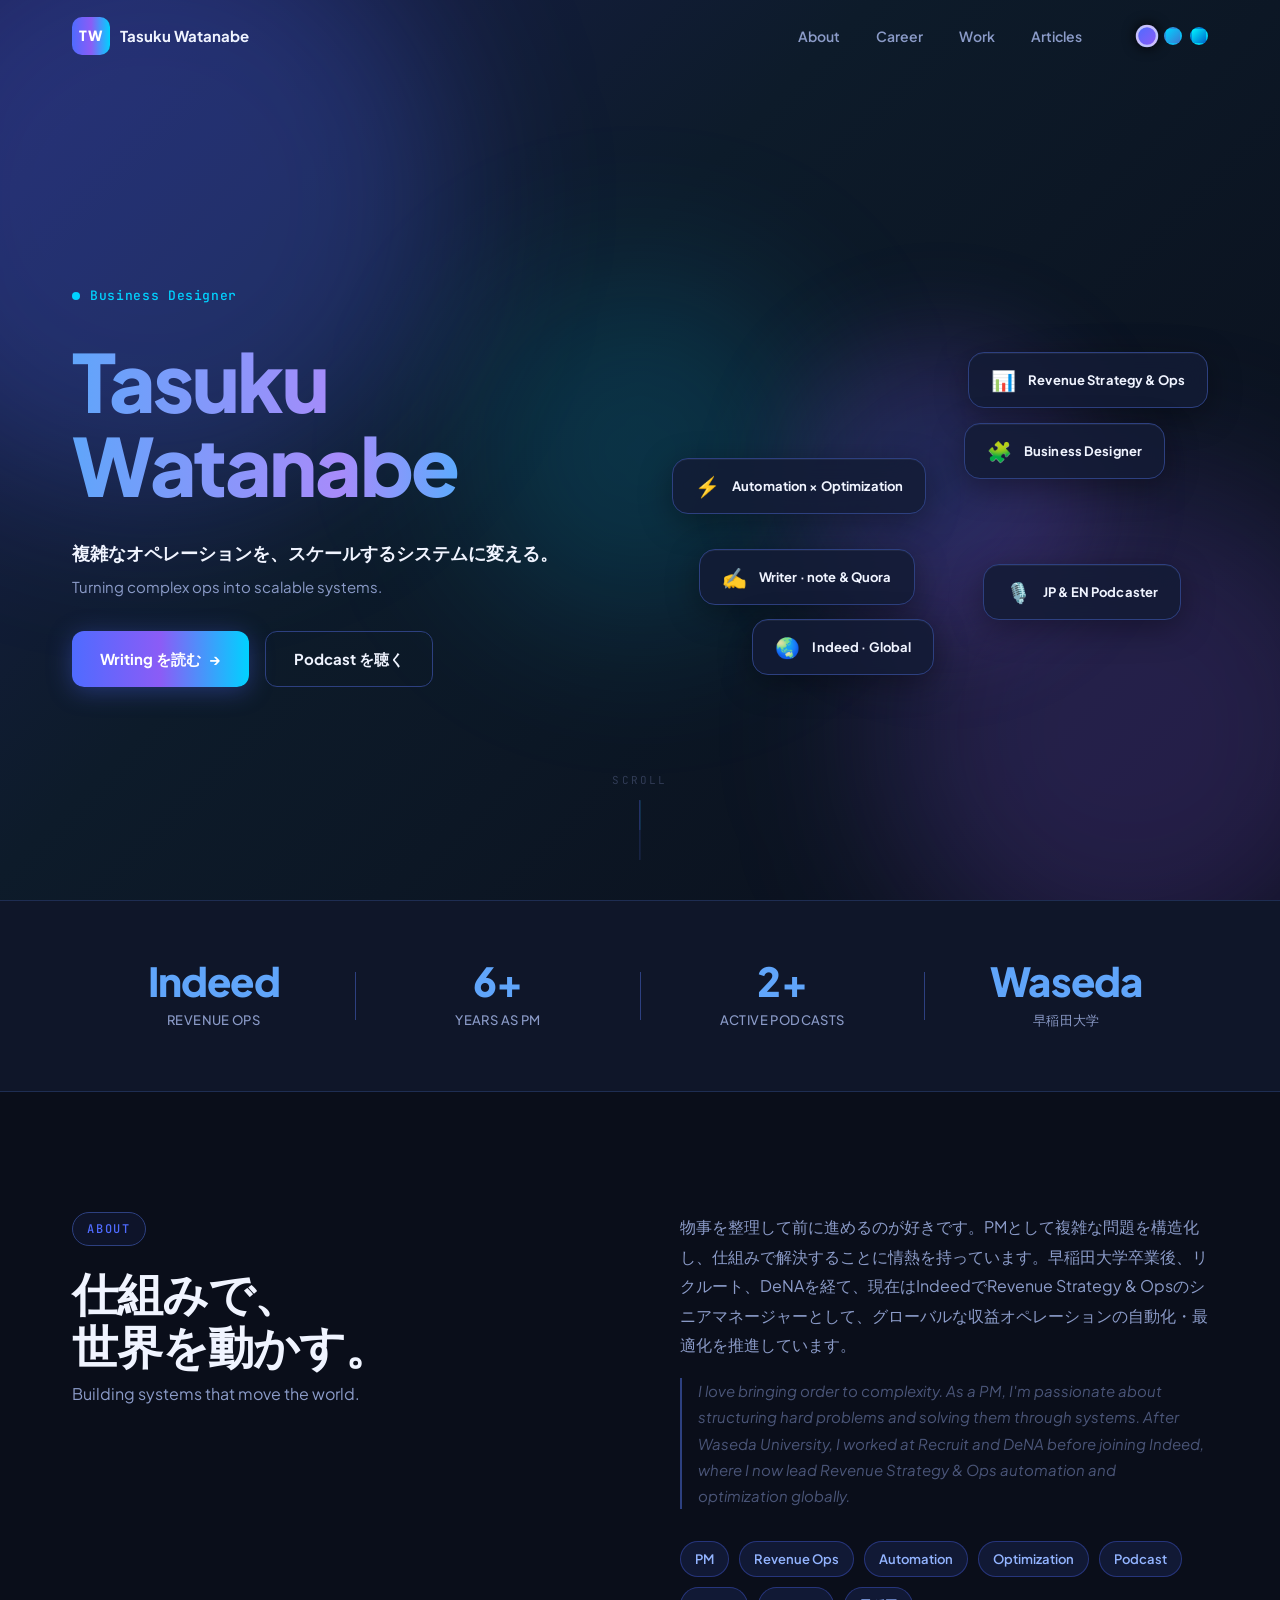
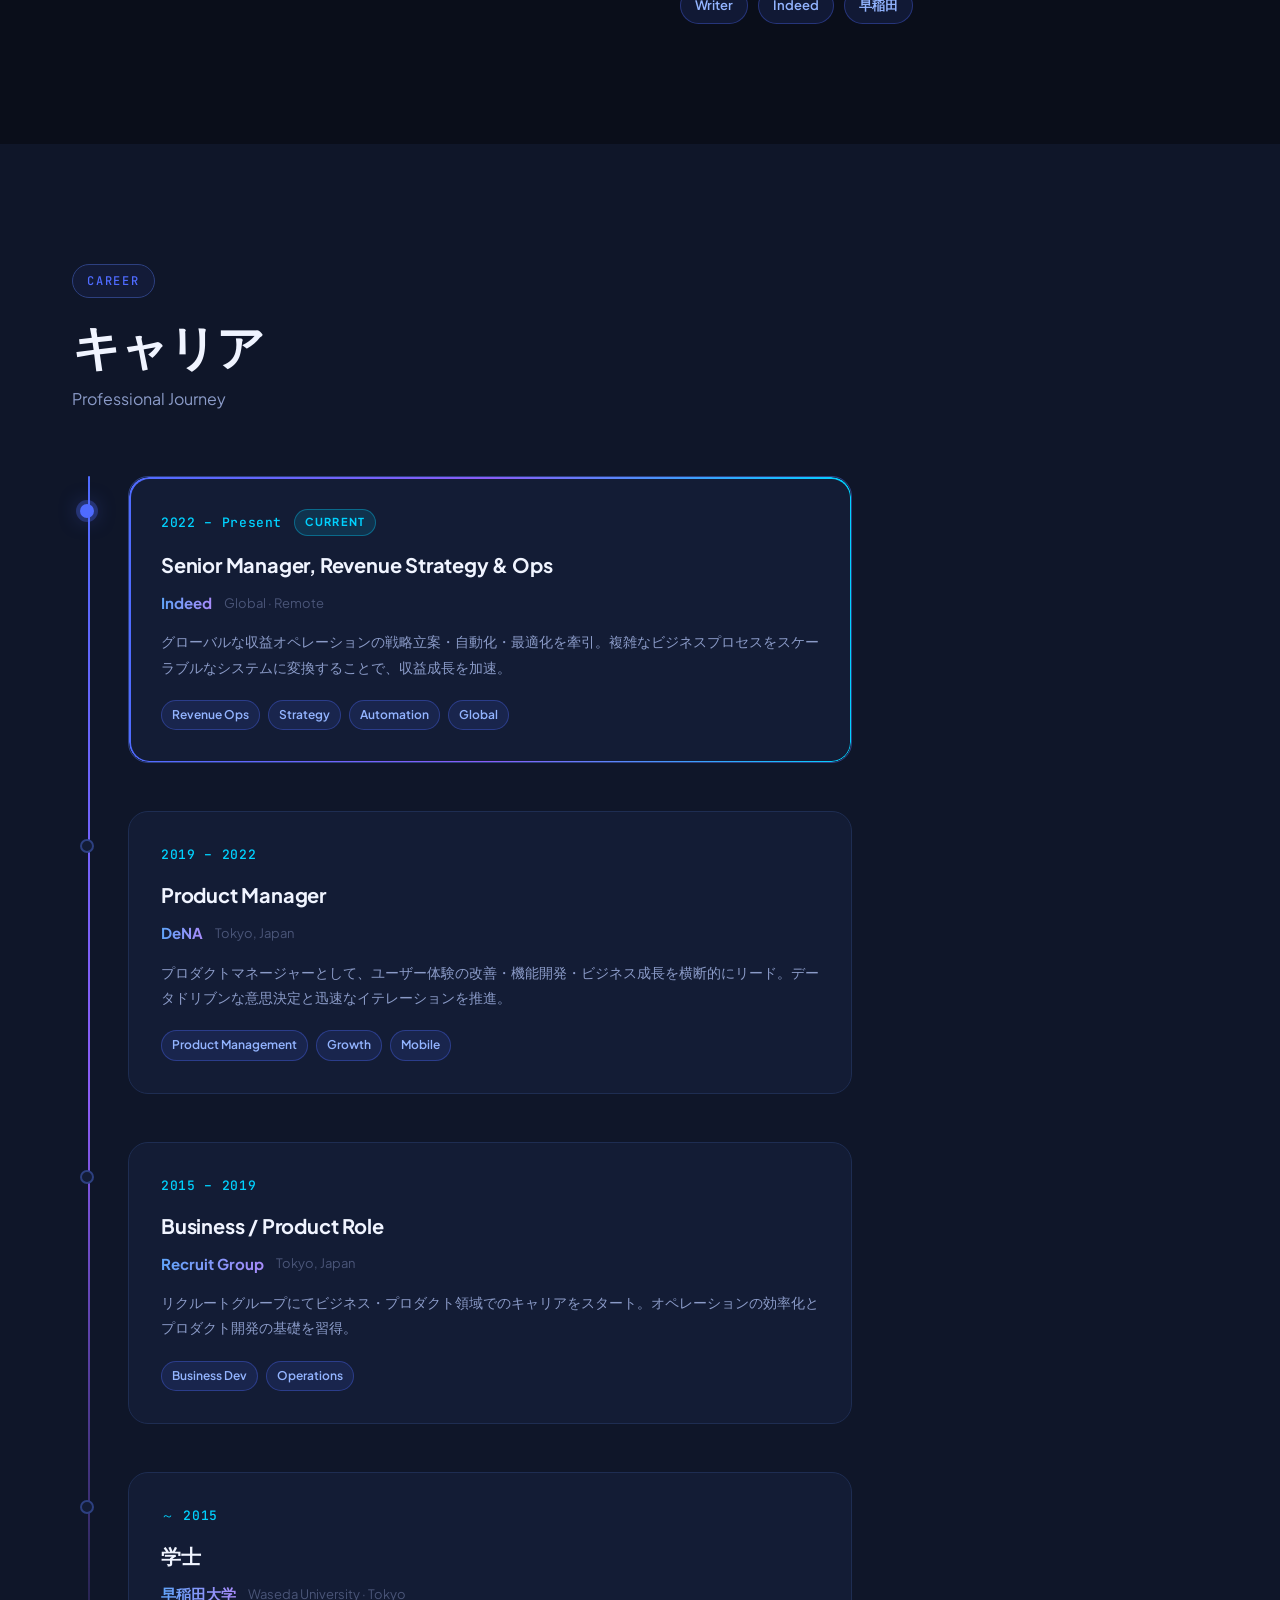
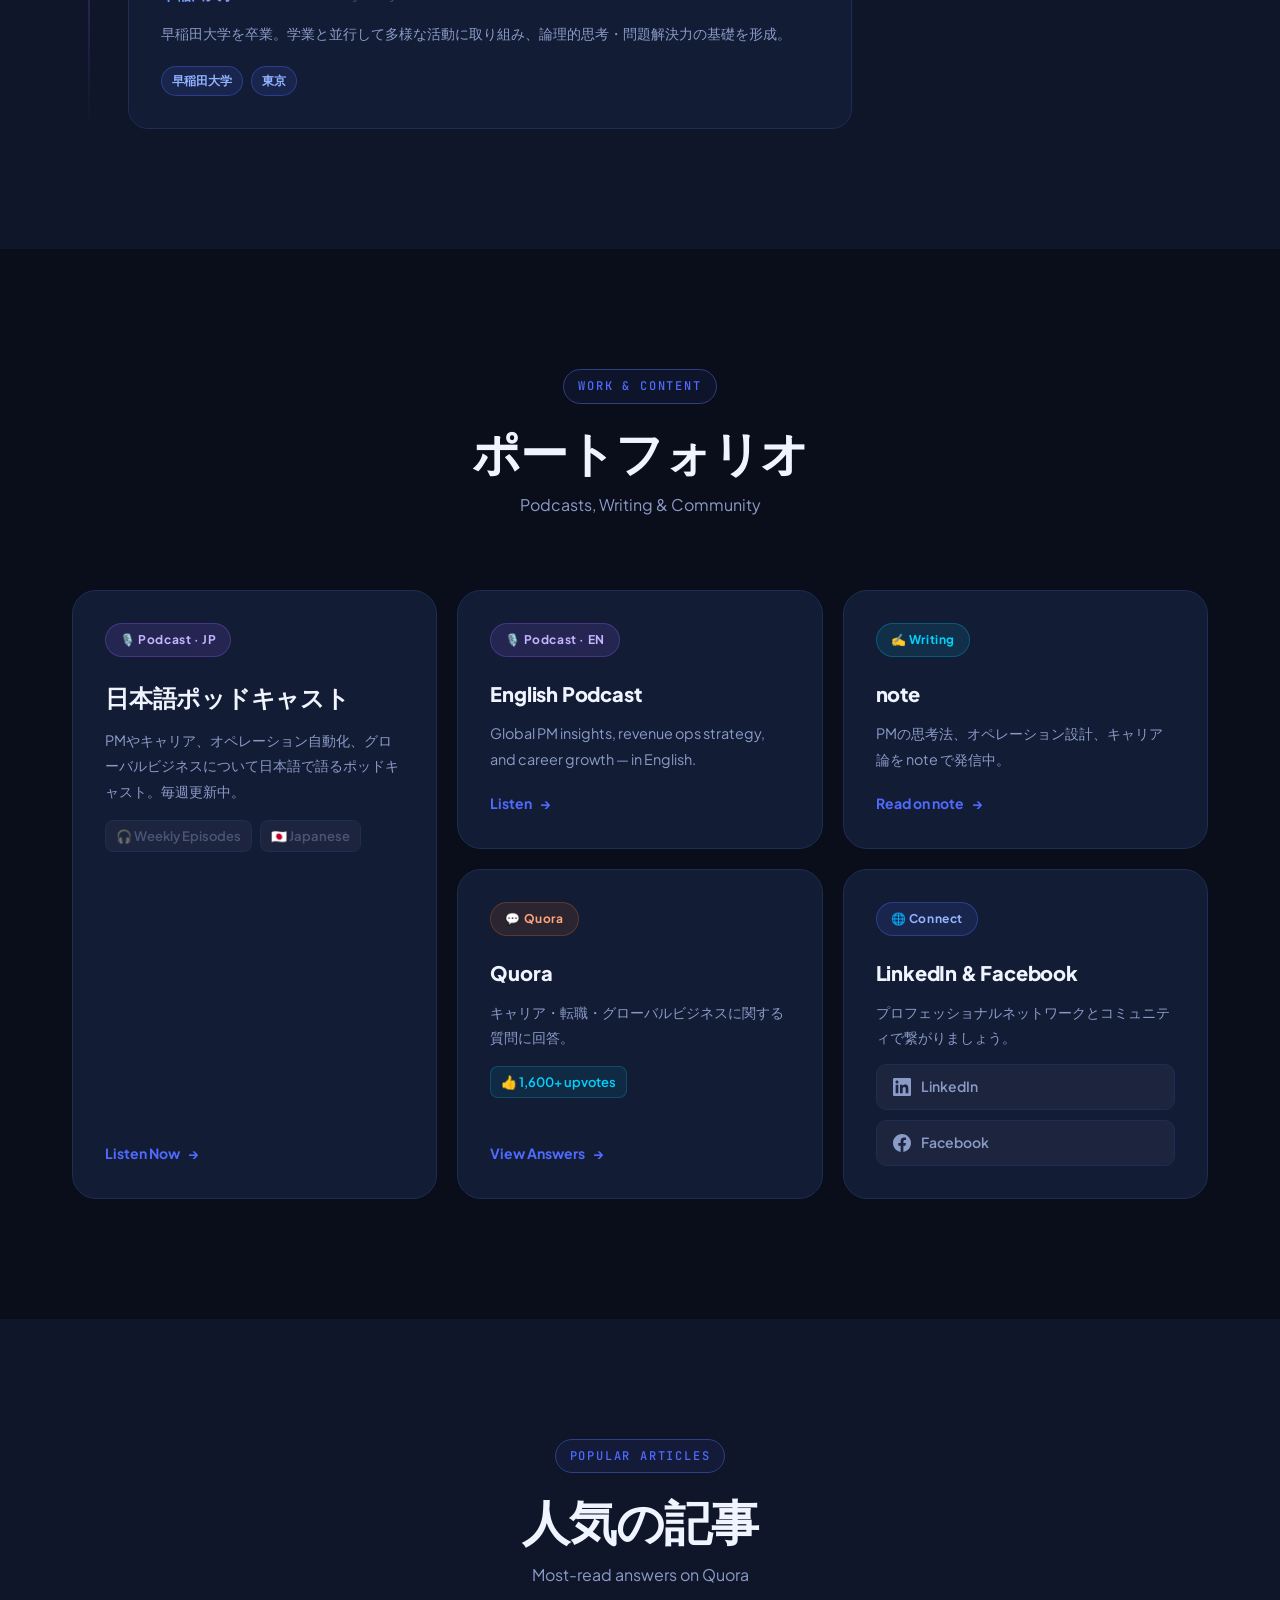
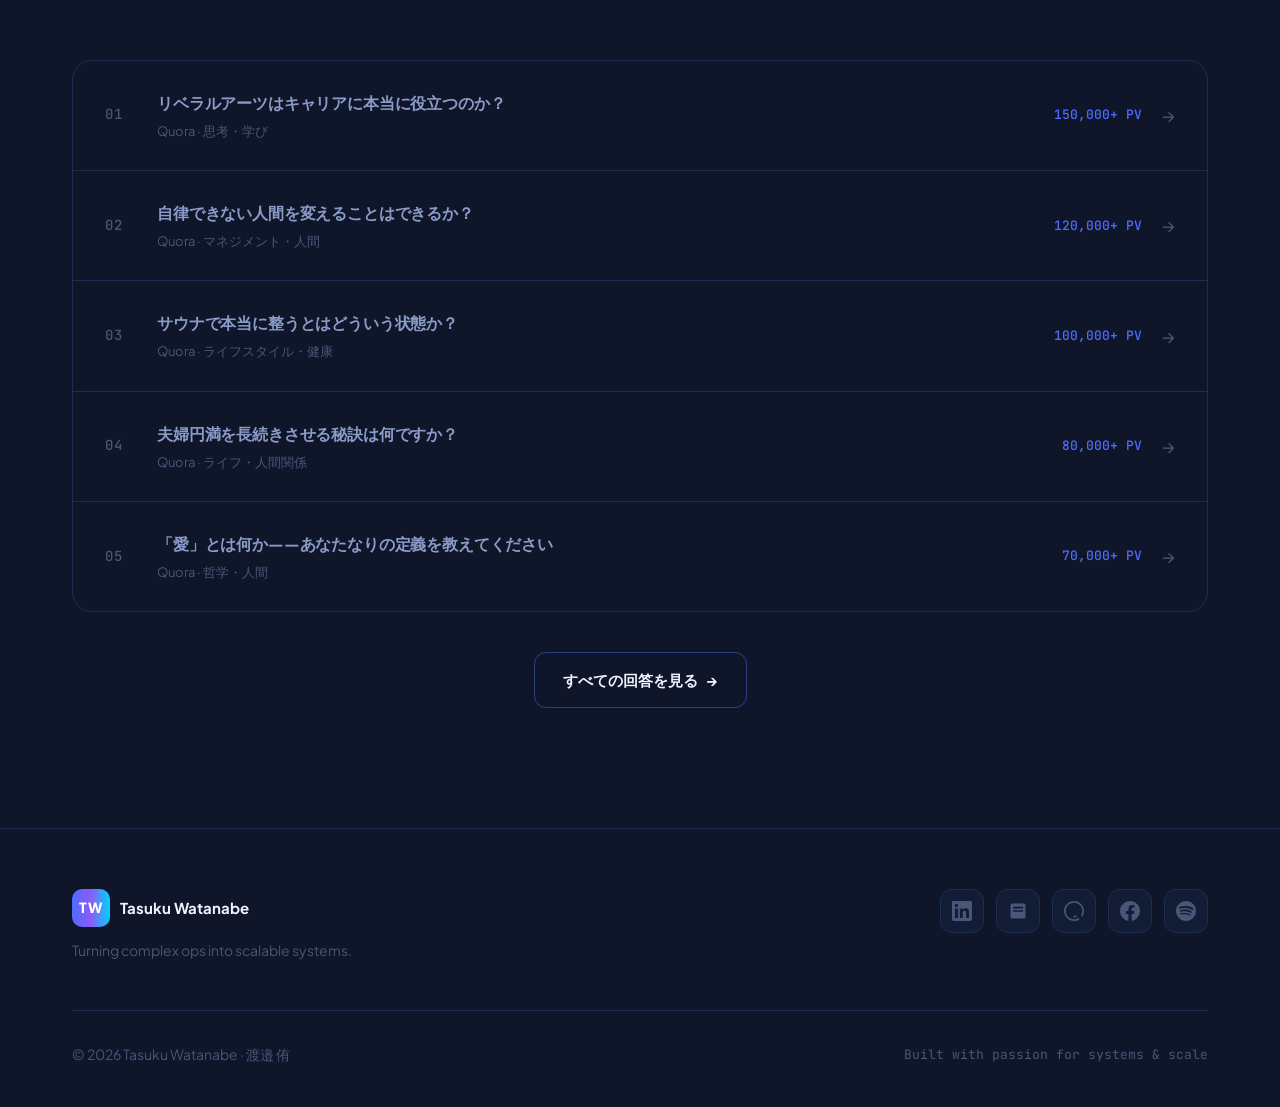
==== commit 451c0974: "Update: hero, portfolio section, card UX improvements - Eyebrow text changed to "Business Designer" " ====
--- a/index.html
+++ b/index.html
@@ -102,7 +102,7 @@
         <div class="hero-content">
           <p class="hero-eyebrow">
             <span class="hero-eyebrow-dot" aria-hidden="true"></span>
-            PM · Senior Manager, Revenue Strategy &amp; Ops · Indeed
+            Business Designer
           </p>
 
           <h1 class="hero-heading">
@@ -125,7 +125,7 @@
               Writing を読む <span class="btn-arrow" aria-hidden="true">→</span>
             </a>
             <a
-              href="https://spoti.fi/3cdqKqg"
+              href="https://open.spotify.com/show/6jRoJrNPm2zckOnrUdMMZm"
               target="_blank"
               rel="noopener noreferrer"
               class="btn btn--secondary"
@@ -149,6 +149,18 @@
           <div class="hero-card hero-card--3">
             <span class="hero-card-icon">🎙️</span>
             <span class="hero-card-label">JP &amp; EN Podcaster</span>
+          </div>
+          <div class="hero-card hero-card--4">
+            <span class="hero-card-icon">🧩</span>
+            <span class="hero-card-label">Business Designer</span>
+          </div>
+          <div class="hero-card hero-card--5">
+            <span class="hero-card-icon">✍️</span>
+            <span class="hero-card-label">Writer · note &amp; Quora</span>
+          </div>
+          <div class="hero-card hero-card--6">
+            <span class="hero-card-icon">🌏</span>
+            <span class="hero-card-label">Indeed · Global</span>
           </div>
         </div>
       </div>
@@ -347,7 +359,7 @@
       <div class="container">
         <div class="section-header reveal">
           <span class="section-label">Work &amp; Content</span>
-          <h2 class="section-heading" id="work-heading">アウトプット</h2>
+          <h2 class="section-heading" id="work-heading">ポートフォリオ</h2>
           <p class="section-heading-en">Podcasts, Writing &amp; Community</p>
         </div>
 
@@ -367,7 +379,7 @@
                 </div>
               </div>
               <a
-                href="https://spoti.fi/3cdqKqg"
+                href="https://open.spotify.com/show/6jRoJrNPm2zckOnrUdMMZm"
                 target="_blank"
                 rel="noopener noreferrer"
                 class="bento-link"
@@ -391,7 +403,7 @@
                 </p>
               </div>
               <a
-                href="https://spoti.fi/3XwuJX8"
+                href="https://open.spotify.com/show/1pe415WSPLkuHHD60aHzOn"
                 target="_blank"
                 rel="noopener noreferrer"
                 class="bento-link"
@@ -650,7 +662,7 @@
             <svg width="20" height="20" viewBox="0 0 24 24" fill="currentColor" aria-hidden="true"><path d="M24 12.073c0-6.627-5.373-12-12-12s-12 5.373-12 12c0 5.99 4.388 10.954 10.125 11.854v-8.385H7.078v-3.47h3.047V9.43c0-3.007 1.792-4.669 4.533-4.669 1.312 0 2.686.235 2.686.235v2.953H15.83c-1.491 0-1.956.925-1.956 1.874v2.25h3.328l-.532 3.47h-2.796v8.385C19.612 23.027 24 18.062 24 12.073z"/></svg>
           </a>
           <!-- Podcast -->
-          <a href="https://spoti.fi/3cdqKqg" target="_blank" rel="noopener noreferrer" class="footer-social-link" aria-label="Podcast">
+          <a href="https://open.spotify.com/show/6jRoJrNPm2zckOnrUdMMZm" target="_blank" rel="noopener noreferrer" class="footer-social-link" aria-label="Podcast">
             <svg width="20" height="20" viewBox="0 0 24 24" fill="currentColor" aria-hidden="true"><path d="M12 0C5.373 0 0 5.373 0 12s5.373 12 12 12 12-5.373 12-12S18.627 0 12 0zm5.559 17.23c-.218.356-.687.47-1.043.251-2.859-1.748-6.463-2.144-10.705-1.175-.408.094-.815-.163-.908-.572-.094-.408.163-.815.572-.908 4.643-1.061 8.627-.604 11.833 1.36.356.219.47.688.251 1.044zm1.484-3.298c-.274.446-.859.586-1.305.313-3.272-2.011-8.254-2.594-12.12-1.42-.502.153-1.03-.13-1.183-.63-.153-.502.13-1.031.63-1.183 4.418-1.342 9.907-.692 13.665 1.615.446.274.586.859.313 1.305zm.128-3.434c-3.924-2.33-10.4-2.545-14.145-1.408-.601.183-1.237-.155-1.42-.757-.183-.601.155-1.237.757-1.42 4.307-1.309 11.468-1.057 15.99 1.629.542.323.721 1.023.398 1.565-.322.541-1.022.721-1.58.391z"/></svg>
           </a>
         </nav>
--- a/style.css
+++ b/style.css
@@ -747,6 +747,27 @@
   animation-duration: 8s;
 }
 
+.hero-card--4 {
+  top: 35%;
+  right: 8%;
+  animation-delay: -1s;
+  animation-duration: 9s;
+}
+
+.hero-card--5 {
+  top: 65%;
+  left: 5%;
+  animation: cardFloat2 8s ease-in-out infinite;
+  animation-delay: -3s;
+}
+
+.hero-card--6 {
+  bottom: 5%;
+  left: 15%;
+  animation-delay: -5s;
+  animation-duration: 7s;
+}
+
 @keyframes cardFloat {
   0%, 100% { transform: translateY(0); }
   50% { transform: translateY(-12px); }
@@ -1206,6 +1227,11 @@
   z-index: 1;
 }
 
+/* Push link to bottom */
+.bento-card-content {
+  flex: 1;
+}
+
 .bento-card--featured .bento-card-inner {
   min-height: 460px;
 }
@@ -1313,22 +1339,38 @@
   font-size: 0.875rem;
   font-weight: 700;
   color: var(--color-accent-blue);
-  transition: gap 0.2s ease, color 0.2s ease !important;
   text-decoration: none;
+  transition: color 0.2s ease !important;
+  position: relative;
+  z-index: 1;
 }
 
 .bento-link:hover {
-  gap: 14px;
   color: var(--color-accent-cyan);
 }
 
 .bento-arrow {
   transition: transform 0.2s ease !important;
   display: inline-block;
+  min-width: 1em; /* ぶれ防止: 幅を固定 */
 }
 
 .bento-link:hover .bento-arrow {
-  transform: translateX(4px);
+  transform: translateX(6px);
+}
+
+/* カード全体をクリック可能 */
+.bento-card {
+  cursor: pointer;
+}
+
+/* カードホバー時にリンクテキストも変色 */
+.bento-card:hover .bento-link {
+  color: var(--color-accent-cyan);
+}
+
+.bento-card:hover .bento-arrow {
+  transform: translateX(6px);
 }
 
 /* Social buttons inside card */
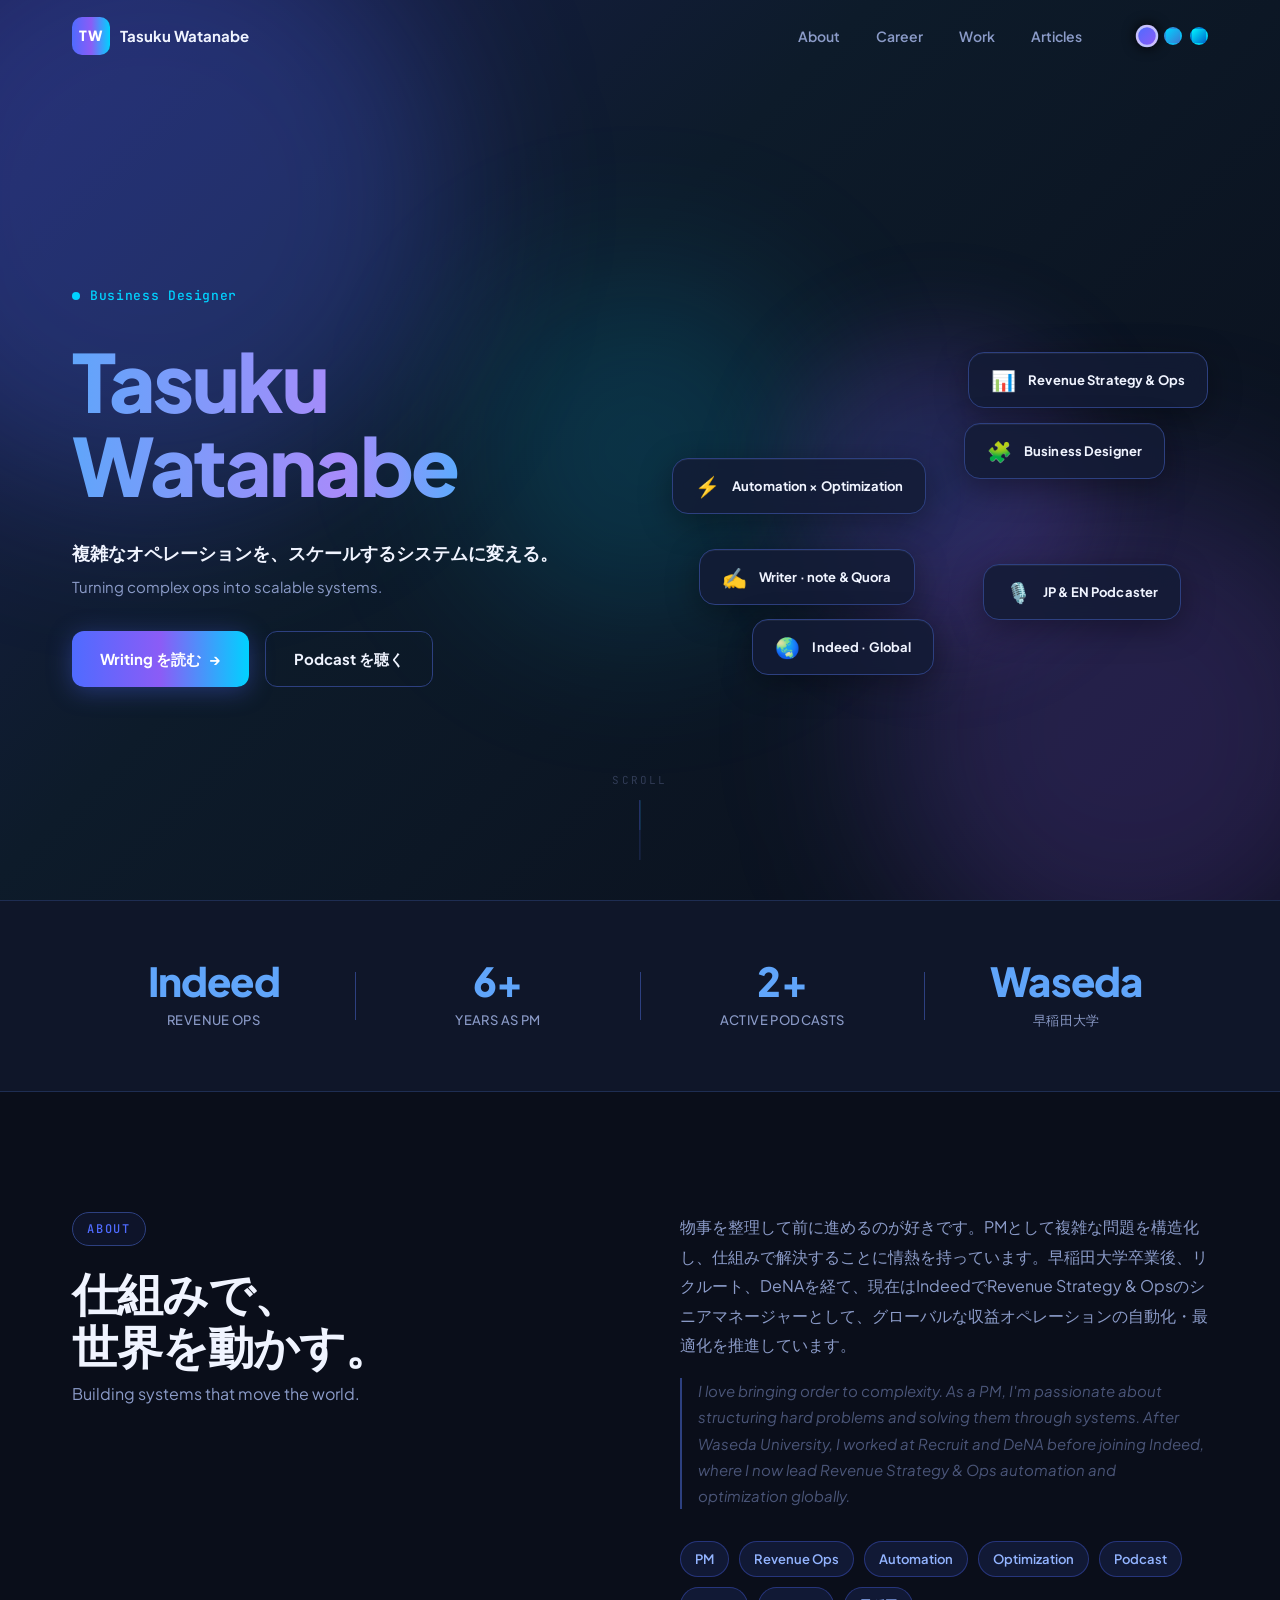
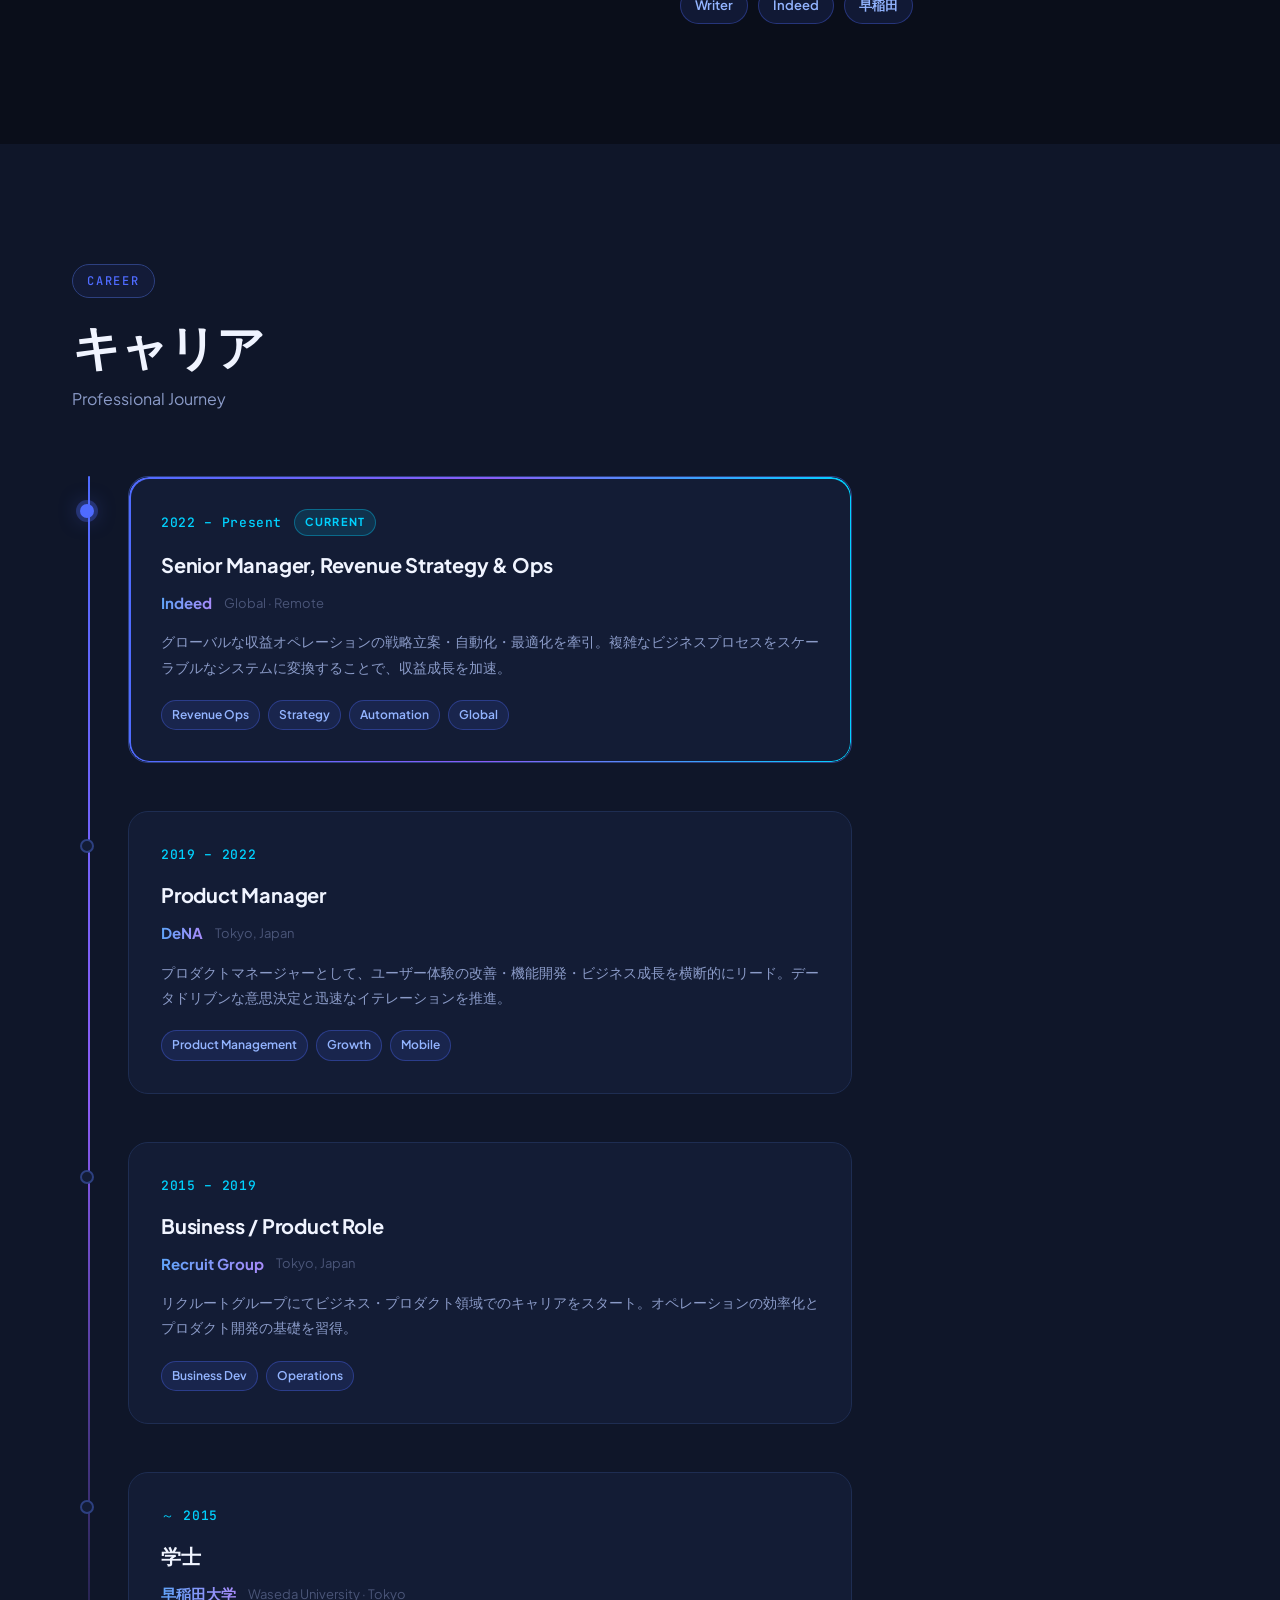
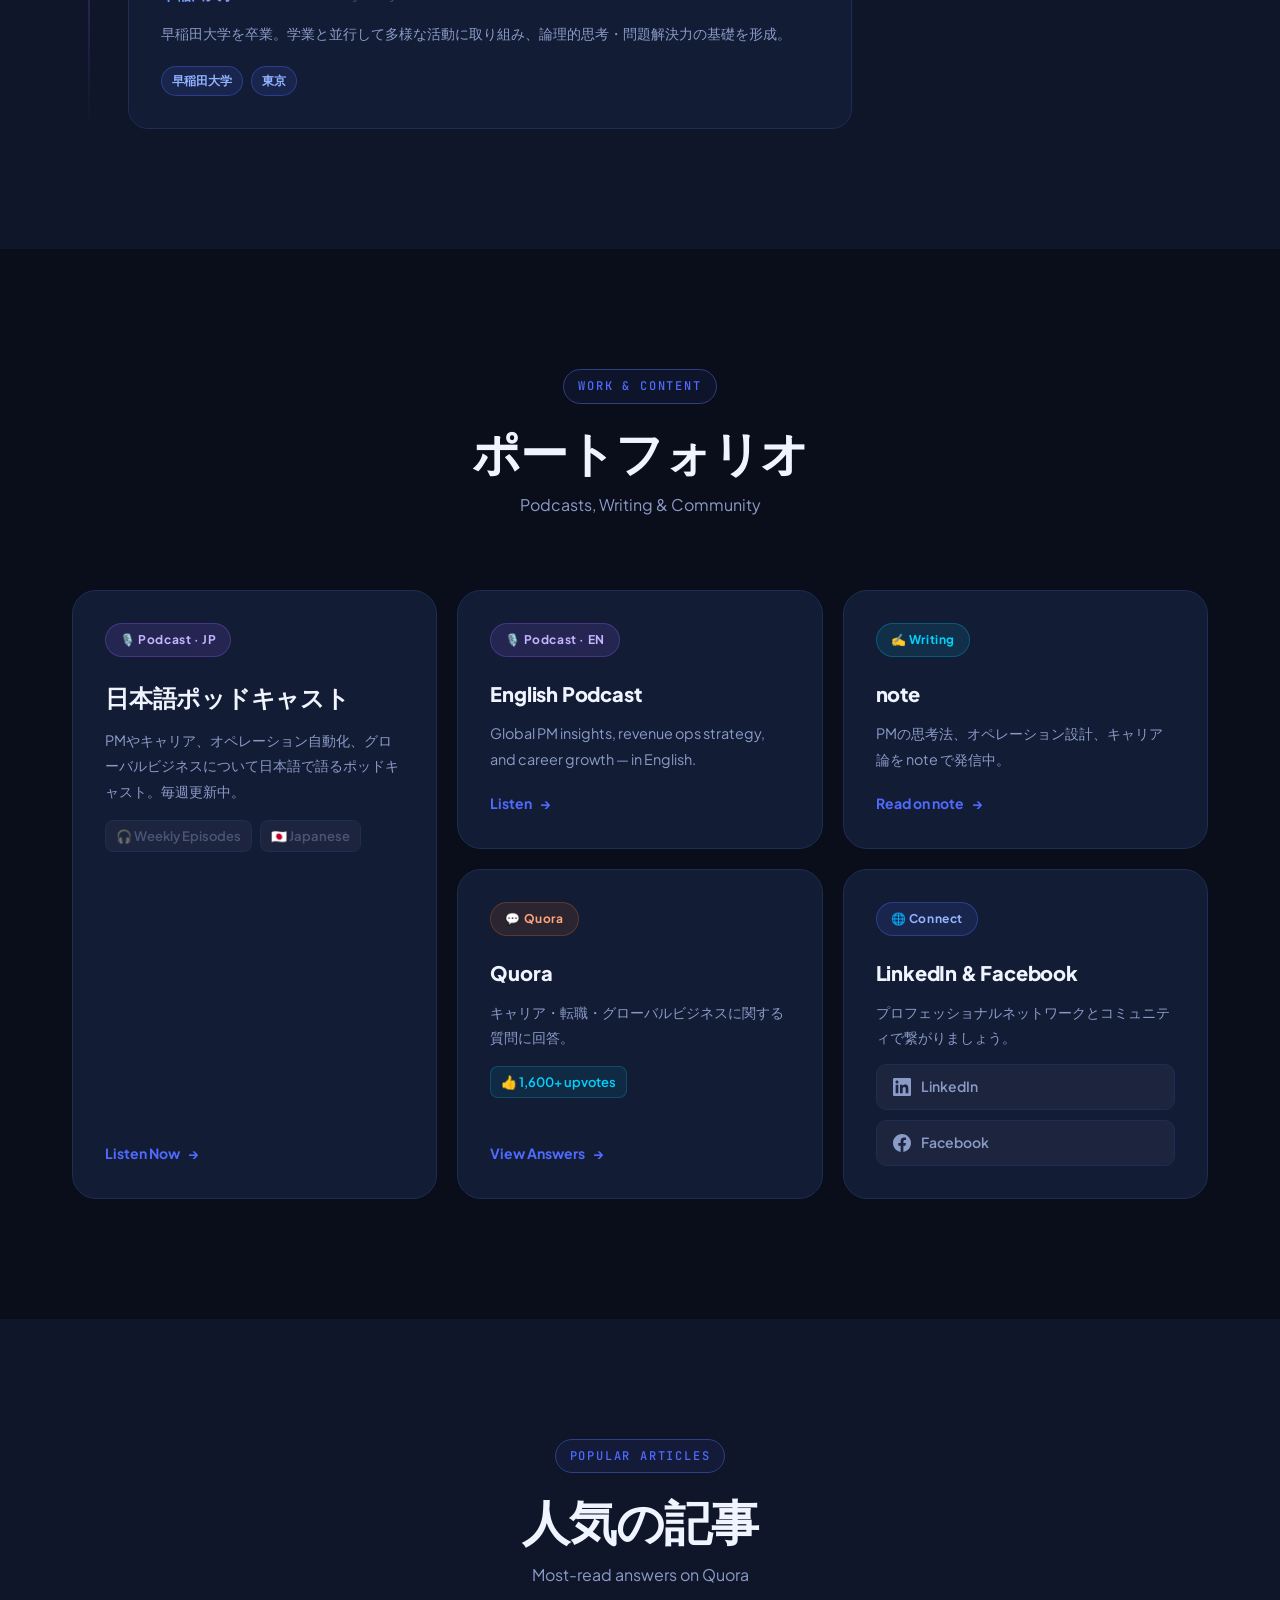
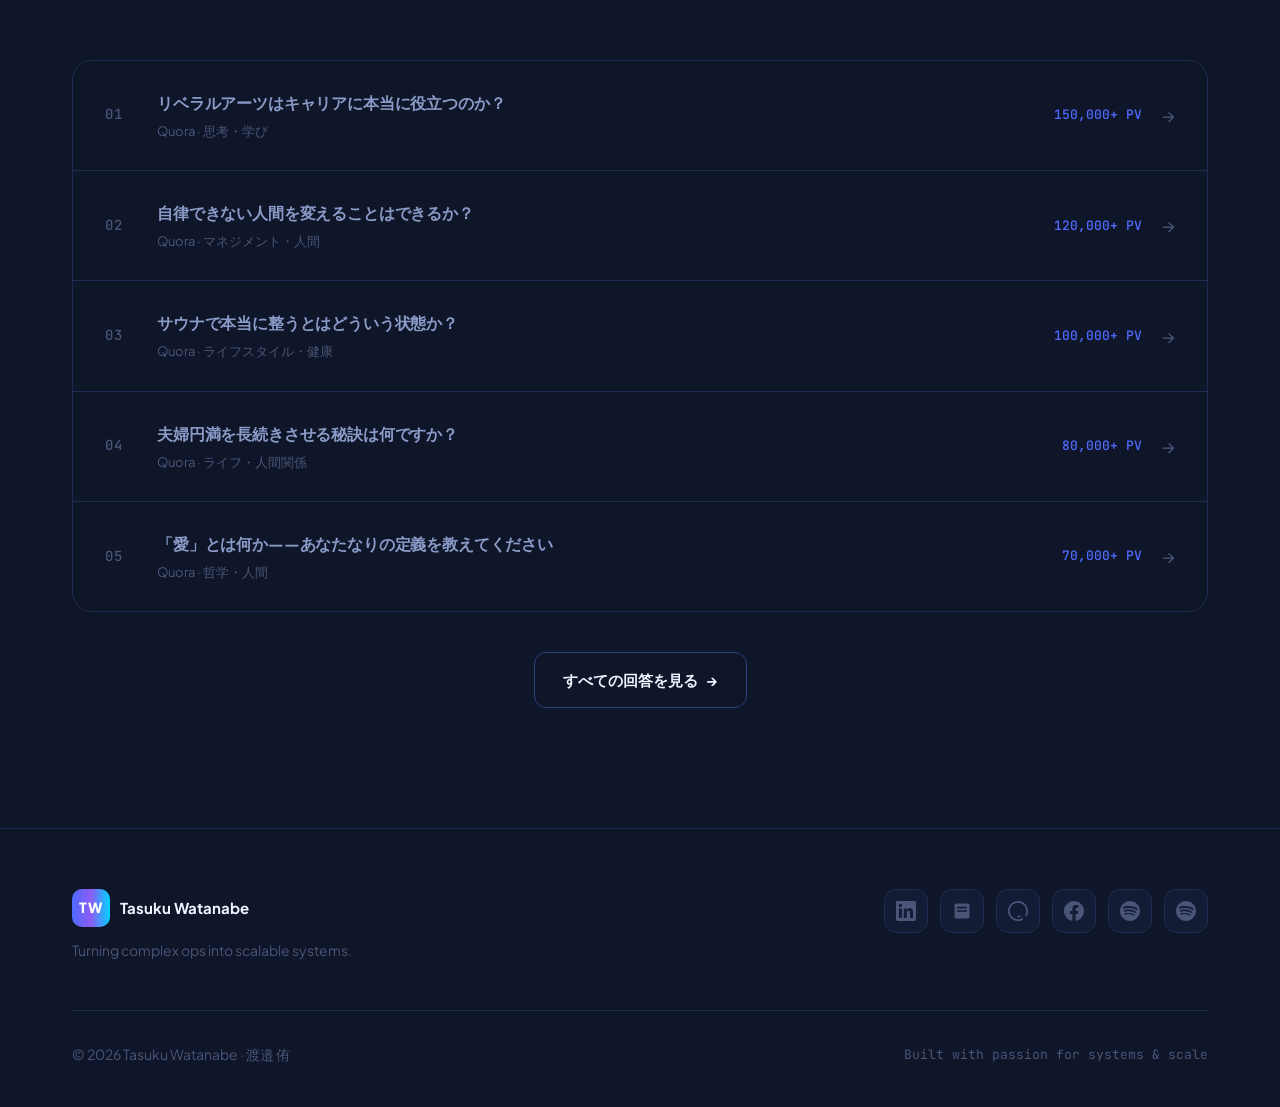
==== commit 7d1230f2: "Fix: UAT bugs — footer EN podcast link & social card cursor BUG-001: Add EN Podcast link to footer s" ====
--- a/index.html
+++ b/index.html
@@ -661,8 +661,12 @@
           <a href="https://www.facebook.com/tasuku.watanabe.56/" target="_blank" rel="noopener noreferrer" class="footer-social-link" aria-label="Facebook">
             <svg width="20" height="20" viewBox="0 0 24 24" fill="currentColor" aria-hidden="true"><path d="M24 12.073c0-6.627-5.373-12-12-12s-12 5.373-12 12c0 5.99 4.388 10.954 10.125 11.854v-8.385H7.078v-3.47h3.047V9.43c0-3.007 1.792-4.669 4.533-4.669 1.312 0 2.686.235 2.686.235v2.953H15.83c-1.491 0-1.956.925-1.956 1.874v2.25h3.328l-.532 3.47h-2.796v8.385C19.612 23.027 24 18.062 24 12.073z"/></svg>
           </a>
-          <!-- Podcast -->
-          <a href="https://open.spotify.com/show/6jRoJrNPm2zckOnrUdMMZm" target="_blank" rel="noopener noreferrer" class="footer-social-link" aria-label="Podcast">
+          <!-- Podcast JP -->
+          <a href="https://open.spotify.com/show/6jRoJrNPm2zckOnrUdMMZm" target="_blank" rel="noopener noreferrer" class="footer-social-link" aria-label="JP Podcast">
+            <svg width="20" height="20" viewBox="0 0 24 24" fill="currentColor" aria-hidden="true"><path d="M12 0C5.373 0 0 5.373 0 12s5.373 12 12 12 12-5.373 12-12S18.627 0 12 0zm5.559 17.23c-.218.356-.687.47-1.043.251-2.859-1.748-6.463-2.144-10.705-1.175-.408.094-.815-.163-.908-.572-.094-.408.163-.815.572-.908 4.643-1.061 8.627-.604 11.833 1.36.356.219.47.688.251 1.044zm1.484-3.298c-.274.446-.859.586-1.305.313-3.272-2.011-8.254-2.594-12.12-1.42-.502.153-1.03-.13-1.183-.63-.153-.502.13-1.031.63-1.183 4.418-1.342 9.907-.692 13.665 1.615.446.274.586.859.313 1.305zm.128-3.434c-3.924-2.33-10.4-2.545-14.145-1.408-.601.183-1.237-.155-1.42-.757-.183-.601.155-1.237.757-1.42 4.307-1.309 11.468-1.057 15.99 1.629.542.323.721 1.023.398 1.565-.322.541-1.022.721-1.58.391z"/></svg>
+          </a>
+          <!-- Podcast EN -->
+          <a href="https://open.spotify.com/show/1pe415WSPLkuHHD60aHzOn" target="_blank" rel="noopener noreferrer" class="footer-social-link" aria-label="EN Podcast">
             <svg width="20" height="20" viewBox="0 0 24 24" fill="currentColor" aria-hidden="true"><path d="M12 0C5.373 0 0 5.373 0 12s5.373 12 12 12 12-5.373 12-12S18.627 0 12 0zm5.559 17.23c-.218.356-.687.47-1.043.251-2.859-1.748-6.463-2.144-10.705-1.175-.408.094-.815-.163-.908-.572-.094-.408.163-.815.572-.908 4.643-1.061 8.627-.604 11.833 1.36.356.219.47.688.251 1.044zm1.484-3.298c-.274.446-.859.586-1.305.313-3.272-2.011-8.254-2.594-12.12-1.42-.502.153-1.03-.13-1.183-.63-.153-.502.13-1.031.63-1.183 4.418-1.342 9.907-.692 13.665 1.615.446.274.586.859.313 1.305zm.128-3.434c-3.924-2.33-10.4-2.545-14.145-1.408-.601.183-1.237-.155-1.42-.757-.183-.601.155-1.237.757-1.42 4.307-1.309 11.468-1.057 15.99 1.629.542.323.721 1.023.398 1.565-.322.541-1.022.721-1.58.391z"/></svg>
           </a>
         </nav>
--- a/style.css
+++ b/style.css
@@ -1207,13 +1207,13 @@
   transition: opacity 0.3s ease !important;
 }
 
-.bento-card:hover {
+.bento-card.is-hovered {
   transform: translateY(-6px);
   border-color: var(--color-border-bright);
   box-shadow: 0 20px 60px rgba(0, 0, 0, 0.3), 0 0 0 1px var(--color-border-bright);
 }
 
-.bento-card:hover::before {
+.bento-card.is-hovered::before {
   opacity: 1;
 }
 
@@ -1246,7 +1246,7 @@
   border-radius: 24px;
 }
 
-.bento-card:hover .bento-card-glow {
+.bento-card.is-hovered .bento-card-glow {
   opacity: 1;
 }
 
@@ -1365,11 +1365,11 @@
 }
 
 /* カードホバー時にリンクテキストも変色 */
-.bento-card:hover .bento-link {
+.bento-card.is-hovered .bento-link {
   color: var(--color-accent-cyan);
 }
 
-.bento-card:hover .bento-arrow {
+.bento-card.is-hovered .bento-arrow {
   transform: translateX(6px);
 }
 
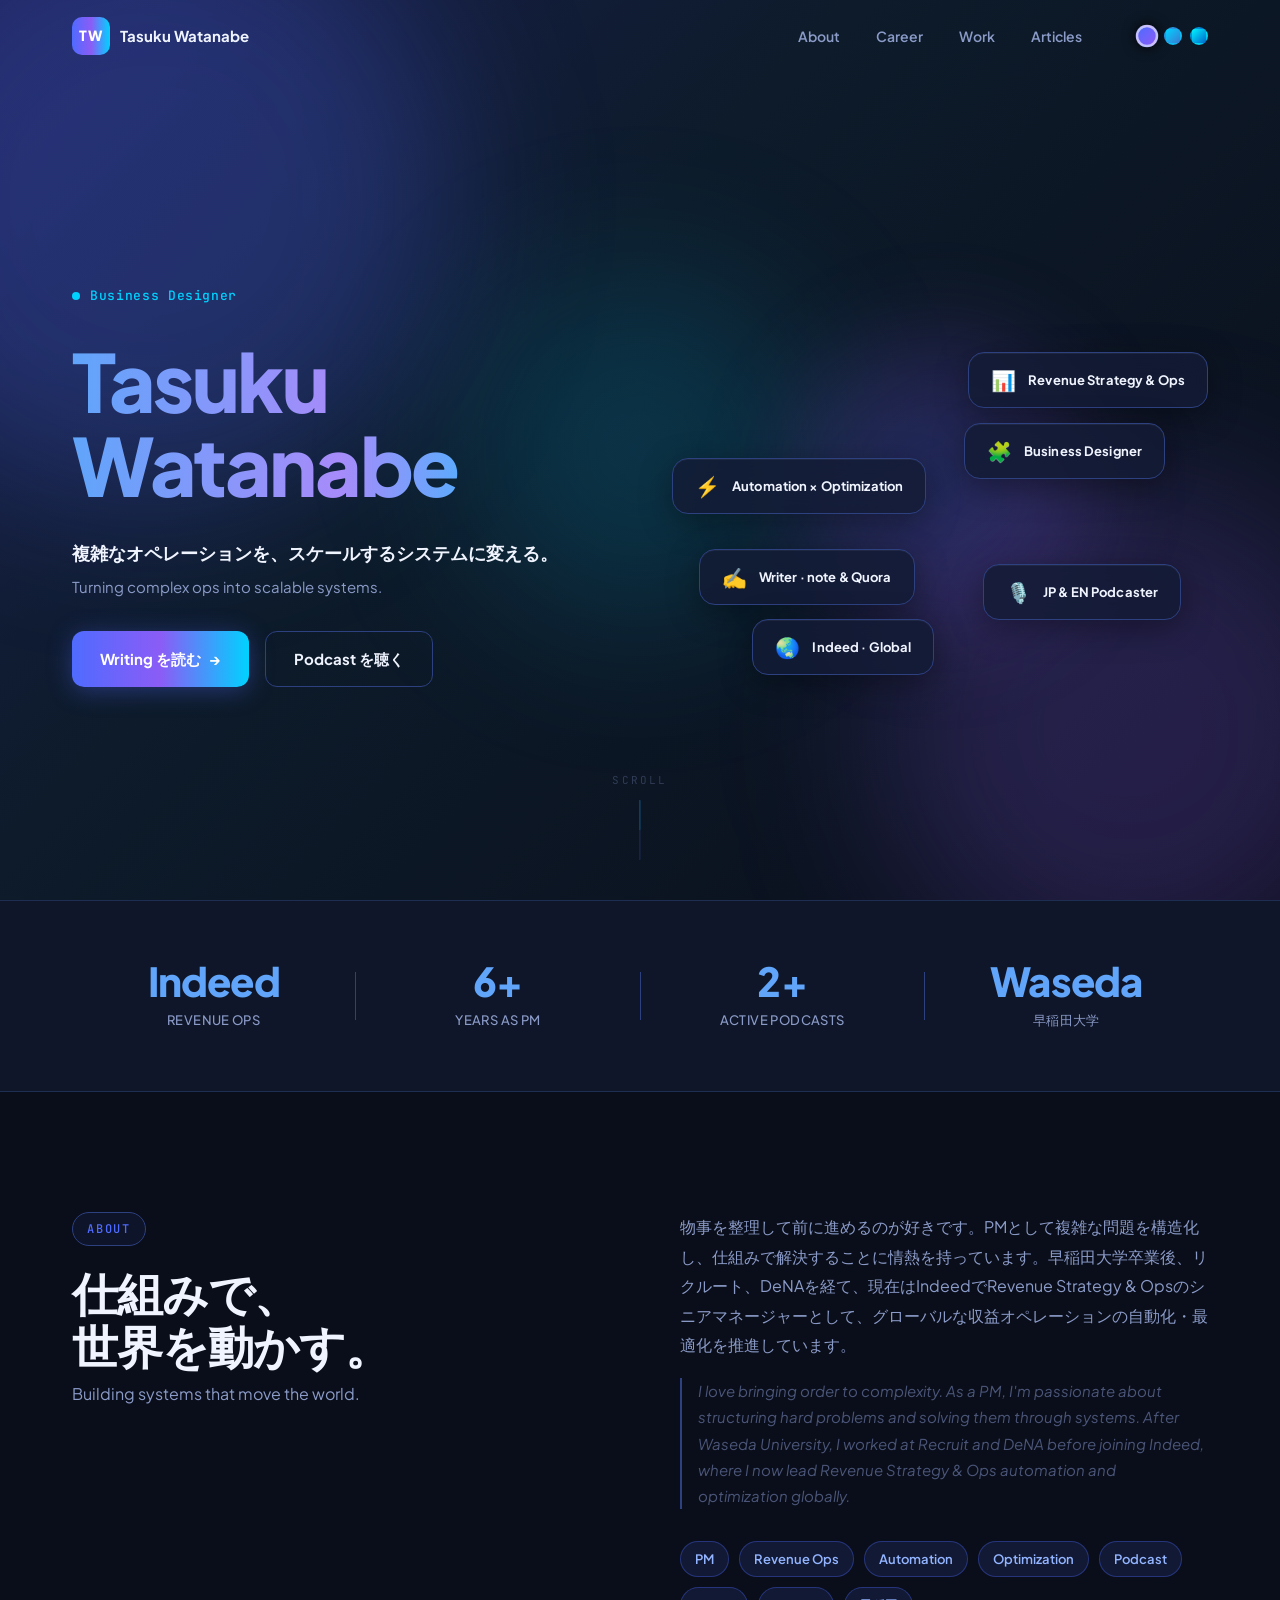
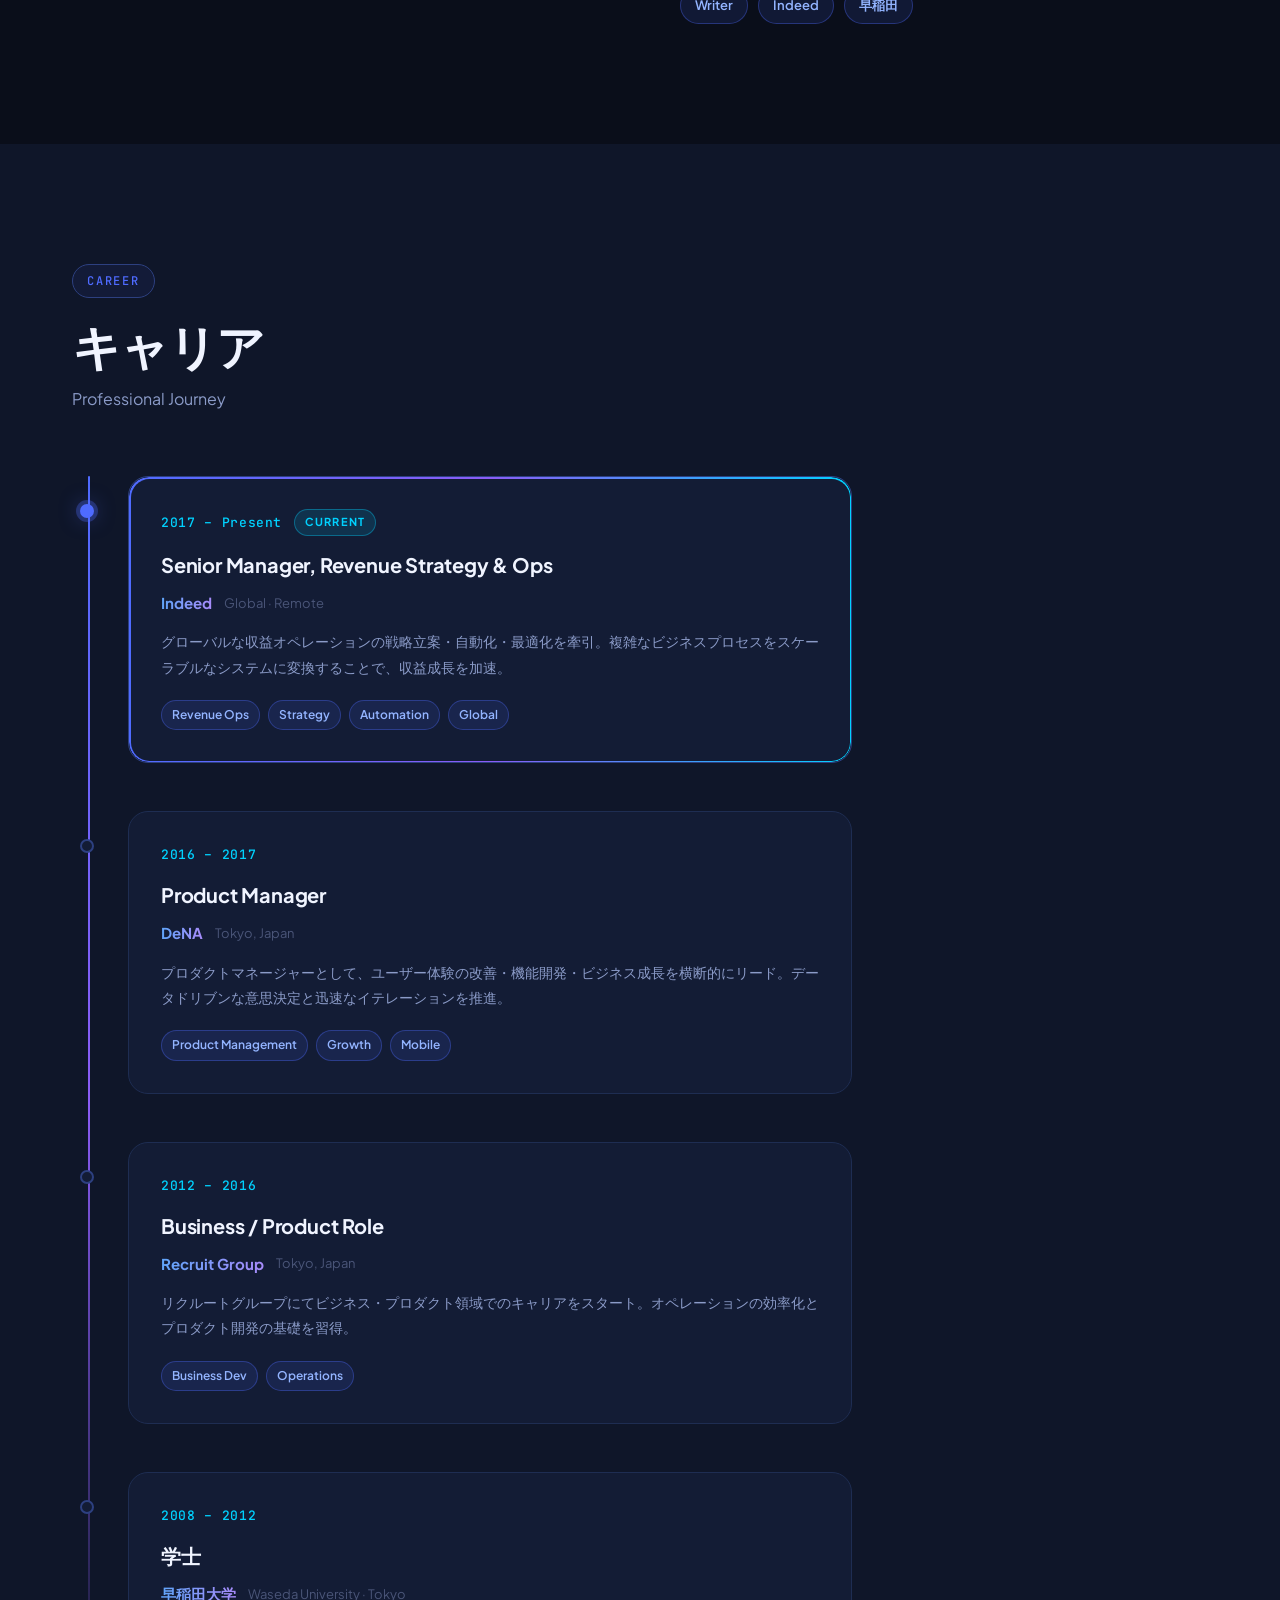
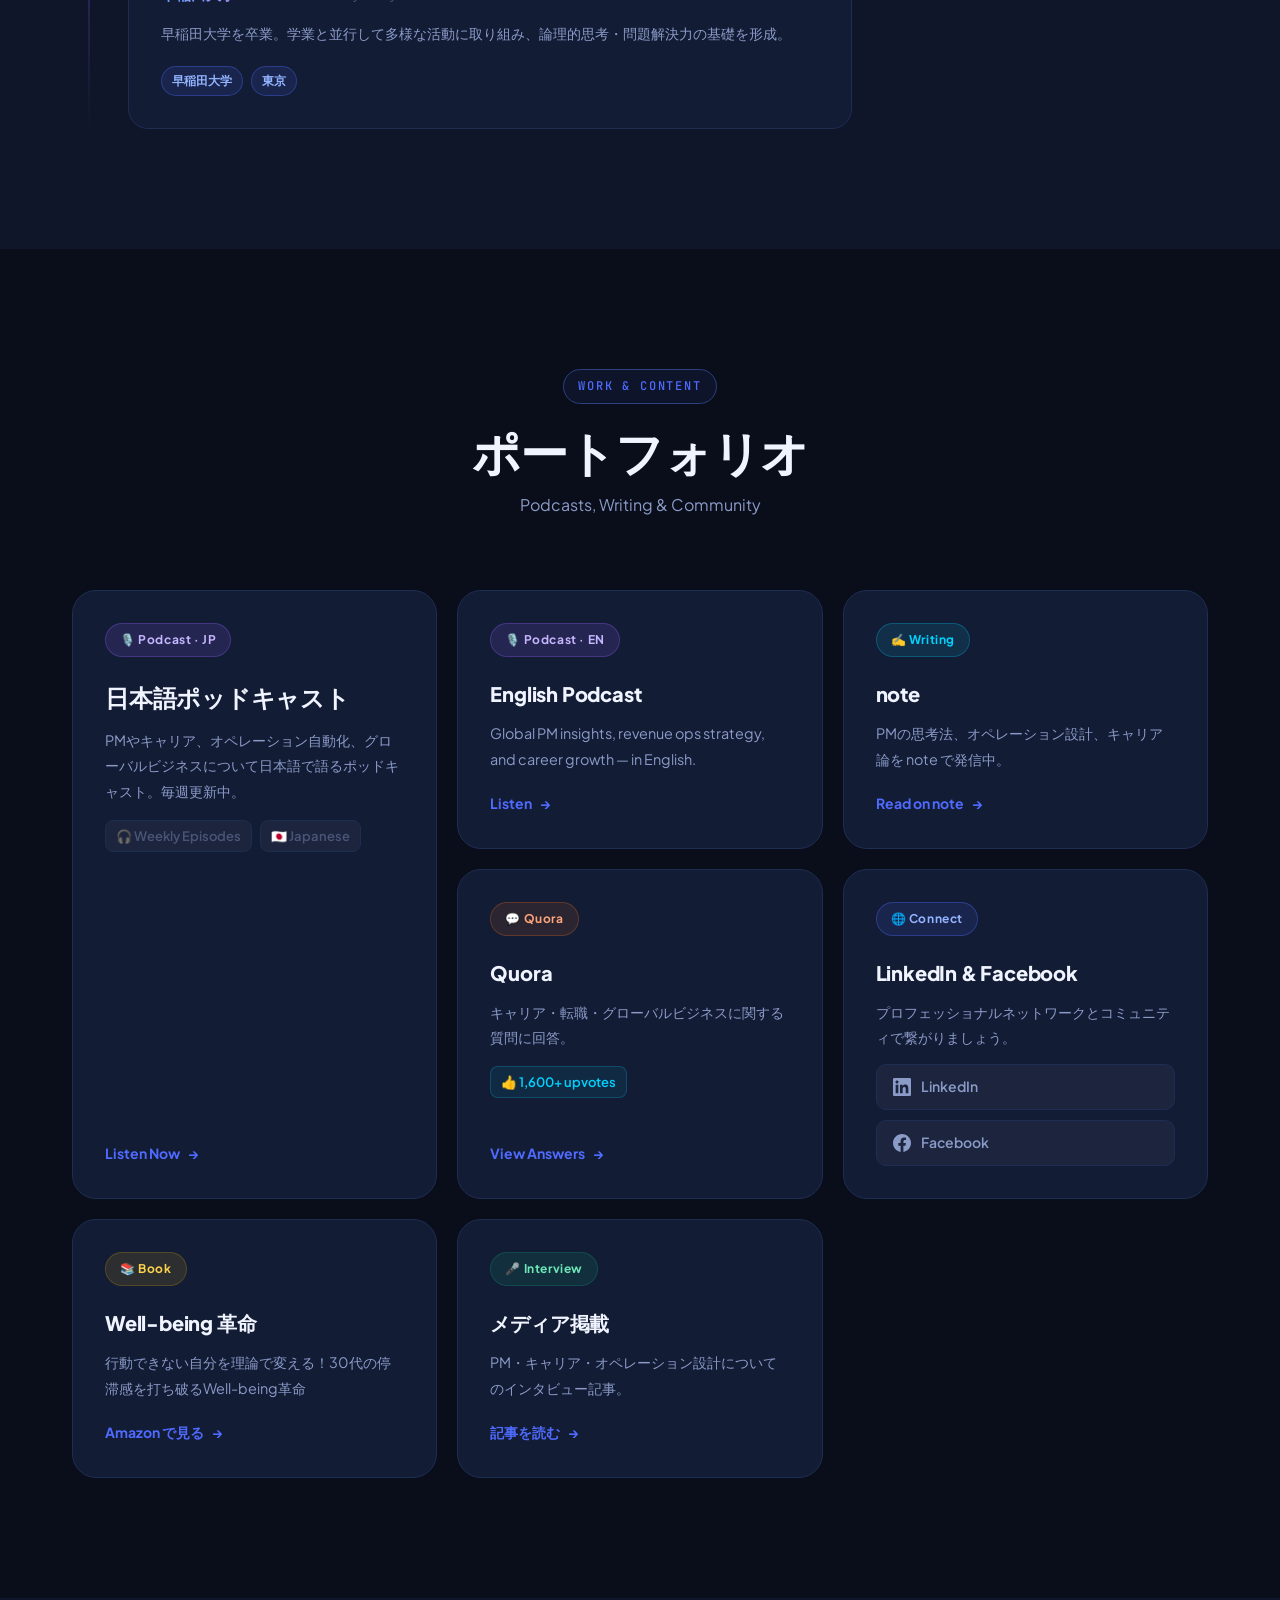
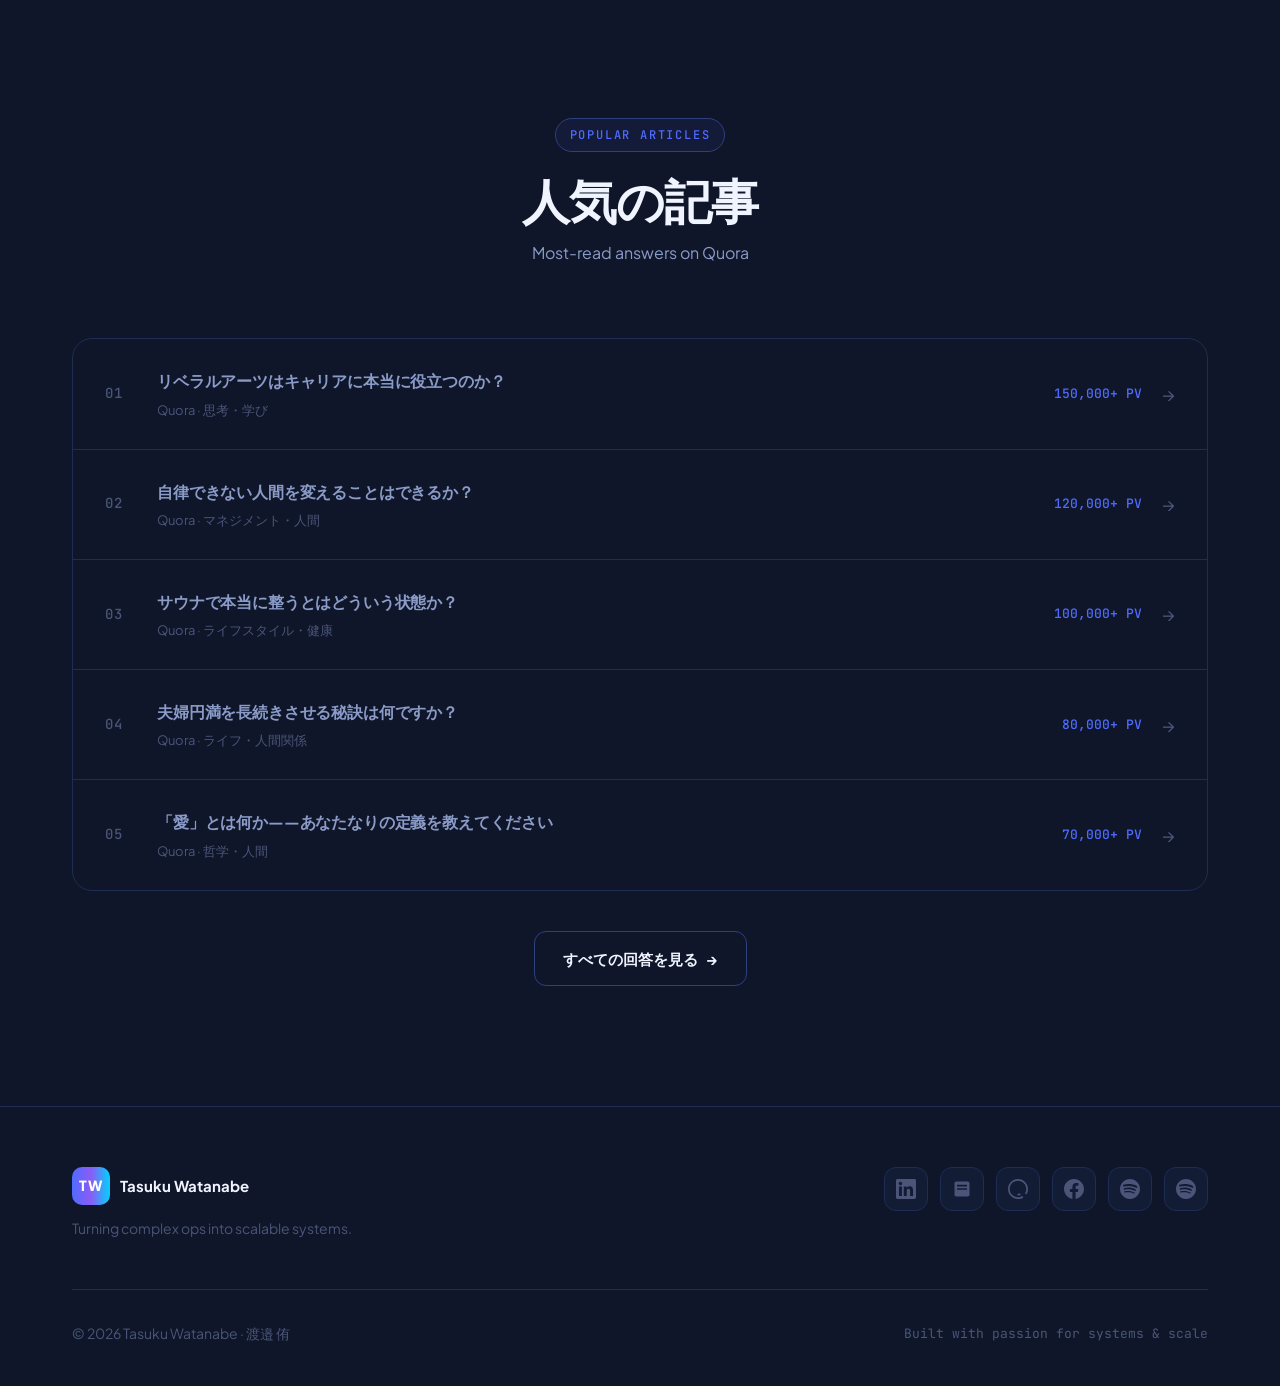
==== commit 4e97abc8: "Update: portfolio cards, career years, Quora links - ポートフォリオに書籍「Well-being革命」カードを追加 (amzn.asia/d/dsm" ====
--- a/index.html
+++ b/index.html
@@ -262,7 +262,7 @@
             <div class="timeline-dot timeline-dot--current" aria-hidden="true"></div>
             <div class="timeline-card timeline-card--current">
               <div class="timeline-meta">
-                <span class="timeline-period">2022 – Present</span>
+                <span class="timeline-period">2017 – Present</span>
                 <span class="timeline-badge timeline-badge--current">Current</span>
               </div>
               <h3 class="timeline-role">Senior Manager, Revenue Strategy &amp; Ops</h3>
@@ -287,7 +287,7 @@
             <div class="timeline-dot" aria-hidden="true"></div>
             <div class="timeline-card">
               <div class="timeline-meta">
-                <span class="timeline-period">2019 – 2022</span>
+                <span class="timeline-period">2016 – 2017</span>
               </div>
               <h3 class="timeline-role">Product Manager</h3>
               <p class="timeline-company">
@@ -310,7 +310,7 @@
             <div class="timeline-dot" aria-hidden="true"></div>
             <div class="timeline-card">
               <div class="timeline-meta">
-                <span class="timeline-period">2015 – 2019</span>
+                <span class="timeline-period">2012 – 2016</span>
               </div>
               <h3 class="timeline-role">Business / Product Role</h3>
               <p class="timeline-company">
@@ -332,7 +332,7 @@
             <div class="timeline-dot" aria-hidden="true"></div>
             <div class="timeline-card">
               <div class="timeline-meta">
-                <span class="timeline-period">～ 2015</span>
+                <span class="timeline-period">2008 – 2012</span>
               </div>
               <h3 class="timeline-role">学士</h3>
               <p class="timeline-company">
@@ -454,13 +454,61 @@
                 </div>
               </div>
               <a
-                href="https://bit.ly/2BAv59Q"
+                href="https://jp.quora.com/profile/Tasuku-Watanabe"
                 target="_blank"
                 rel="noopener noreferrer"
                 class="bento-link"
                 aria-label="View Quora profile"
               >
                 <span>View Answers</span>
+                <span class="bento-arrow">→</span>
+              </a>
+            </div>
+            <div class="bento-card-glow" aria-hidden="true"></div>
+          </article>
+
+          <!-- Card 6: Book -->
+          <article class="bento-card bento-card--book reveal reveal--delay-1" aria-label="Book">
+            <div class="bento-card-inner">
+              <span class="bento-badge bento-badge--book">📚 Book</span>
+              <div class="bento-card-content">
+                <h3 class="bento-title">Well-being 革命</h3>
+                <p class="bento-desc">
+                  行動できない自分を理論で変える！30代の停滞感を打ち破るWell-being革命
+                </p>
+              </div>
+              <a
+                href="https://amzn.asia/d/dsmeBJQ"
+                target="_blank"
+                rel="noopener noreferrer"
+                class="bento-link"
+                aria-label="View book on Amazon"
+              >
+                <span>Amazon で見る</span>
+                <span class="bento-arrow">→</span>
+              </a>
+            </div>
+            <div class="bento-card-glow" aria-hidden="true"></div>
+          </article>
+
+          <!-- Card 7: Interview -->
+          <article class="bento-card bento-card--interview reveal reveal--delay-2" aria-label="Interview">
+            <div class="bento-card-inner">
+              <span class="bento-badge bento-badge--interview">🎤 Interview</span>
+              <div class="bento-card-content">
+                <h3 class="bento-title">メディア掲載</h3>
+                <p class="bento-desc">
+                  PM・キャリア・オペレーション設計についてのインタビュー記事。
+                </p>
+              </div>
+              <a
+                href="https://pm-notes.com/pdm-voice-5/"
+                target="_blank"
+                rel="noopener noreferrer"
+                class="bento-link"
+                aria-label="Read interview article"
+              >
+                <span>記事を読む</span>
                 <span class="bento-arrow">→</span>
               </a>
             </div>
@@ -616,7 +664,7 @@
 
         <div class="articles-cta reveal">
           <a
-            href="https://bit.ly/2BAv59Q"
+            href="https://jp.quora.com/profile/Tasuku-Watanabe"
             target="_blank"
             rel="noopener noreferrer"
             class="btn btn--secondary"
@@ -654,7 +702,7 @@
             <svg width="20" height="20" viewBox="0 0 24 24" fill="currentColor" aria-hidden="true"><path d="M19 3H5C3.895 3 3 3.895 3 5v14c0 1.105.895 2 2 2h14c1.105 0 2-.895 2-2V5c0-1.105-.895-2-2-2zm-1 10H6v-2h12v2zm0-4H6V7h12v2z"/></svg>
           </a>
           <!-- Quora -->
-          <a href="https://bit.ly/2BAv59Q" target="_blank" rel="noopener noreferrer" class="footer-social-link" aria-label="Quora">
+          <a href="https://jp.quora.com/profile/Tasuku-Watanabe" target="_blank" rel="noopener noreferrer" class="footer-social-link" aria-label="Quora">
             <svg width="20" height="20" viewBox="0 0 24 24" fill="currentColor" aria-hidden="true"><path d="M12 0C5.373 0 0 5.373 0 12s5.373 12 12 12c2.4 0 4.627-.7 6.5-1.9l-1.2-1.8c-1.5.95-3.3 1.5-5.3 1.5-5.514 0-9.9-4.386-9.9-9.9S6.486 2.1 12 2.1 21.9 6.486 21.9 12c0 2-.55 3.9-1.5 5.5l1.8 1.2C23.3 16.627 24 14.4 24 12c0-6.627-5.373-12-12-12zm1 16.5c-.7 1.2-1.5 2.3-2.6 3.1.5.1 1.1.2 1.6.2 1.4 0 2.7-.35 3.85-1L14 17.1c-.3.5-.65 1-.9 1.4z"/></svg>
           </a>
           <!-- Facebook -->
--- a/style.css
+++ b/style.css
@@ -1287,6 +1287,18 @@
   border: 1px solid var(--tag-border);
 }
 
+.bento-badge--book {
+  background: rgba(234, 179, 8, 0.12);
+  color: #FCD34D;
+  border: 1px solid rgba(234, 179, 8, 0.2);
+}
+
+.bento-badge--interview {
+  background: rgba(16, 185, 129, 0.12);
+  color: #6EE7B7;
+  border: 1px solid rgba(16, 185, 129, 0.2);
+}
+
 .bento-card-content {
   flex: 1;
 }
